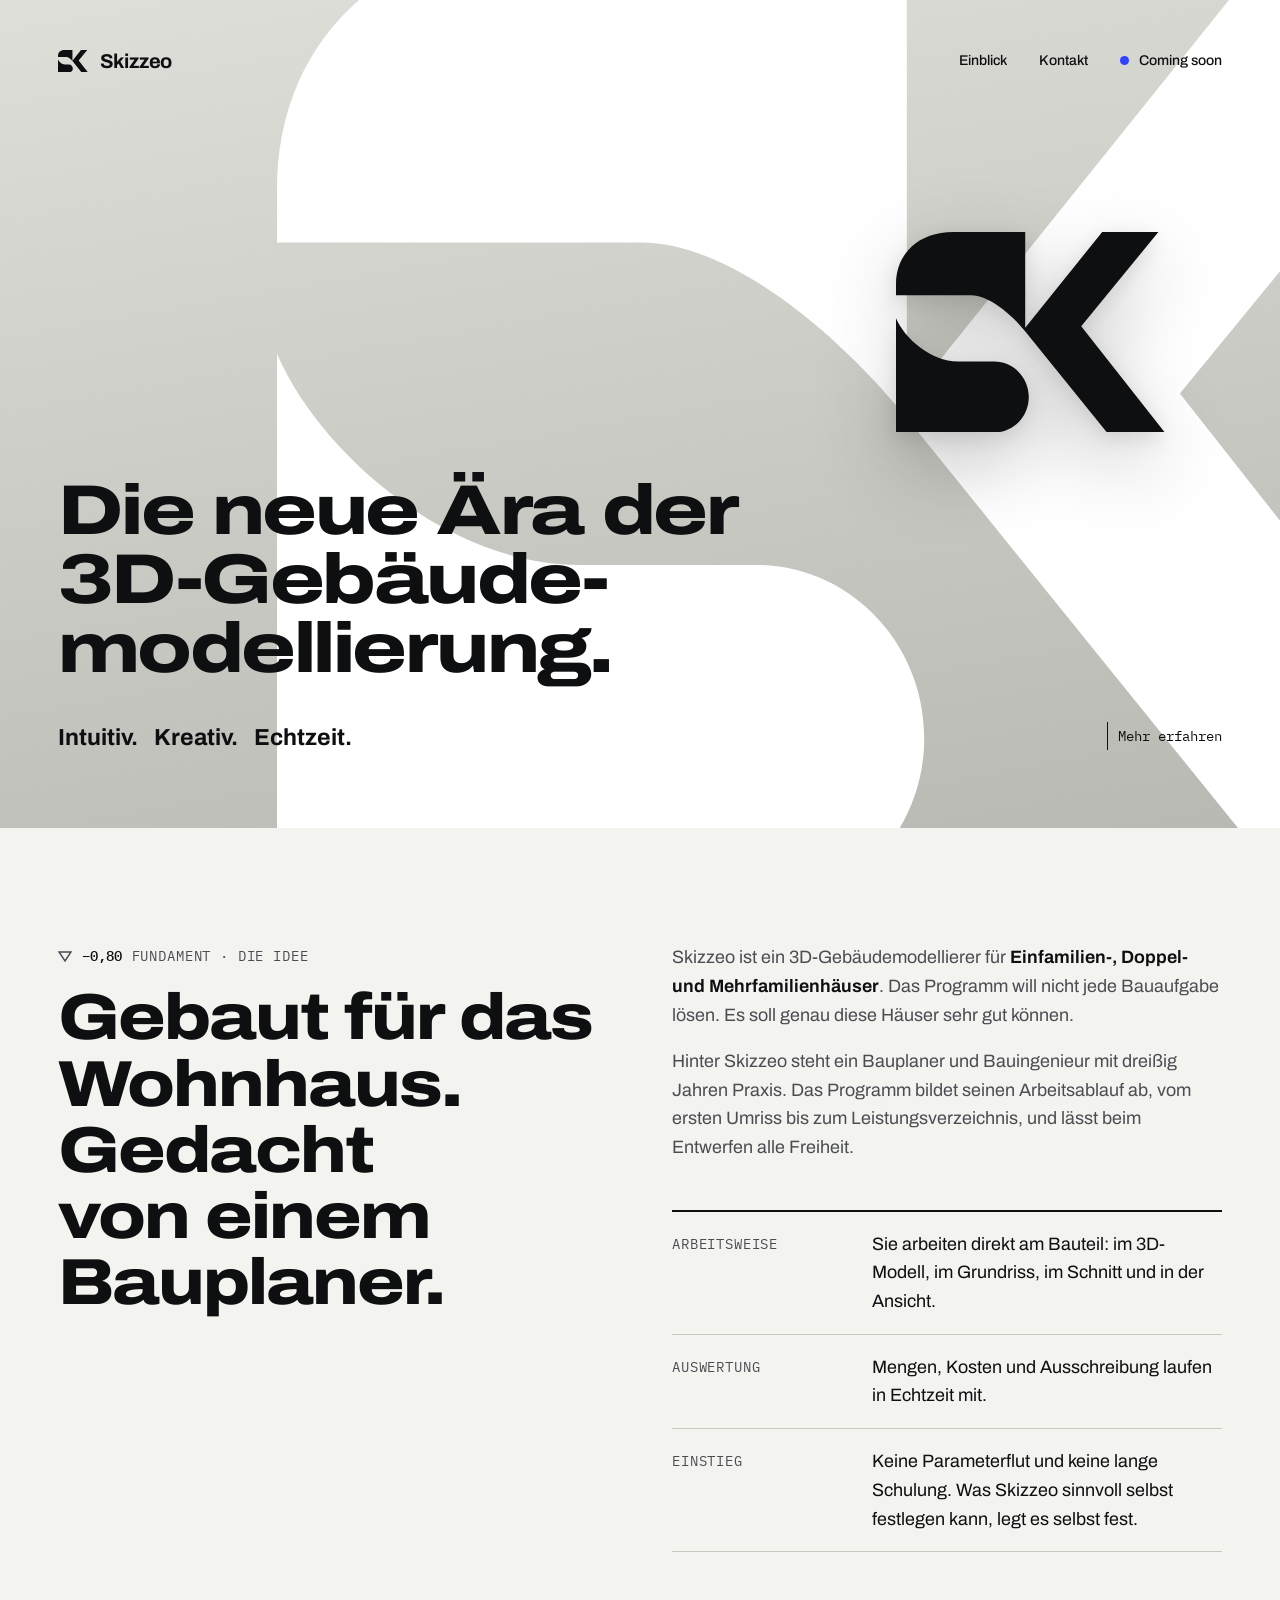
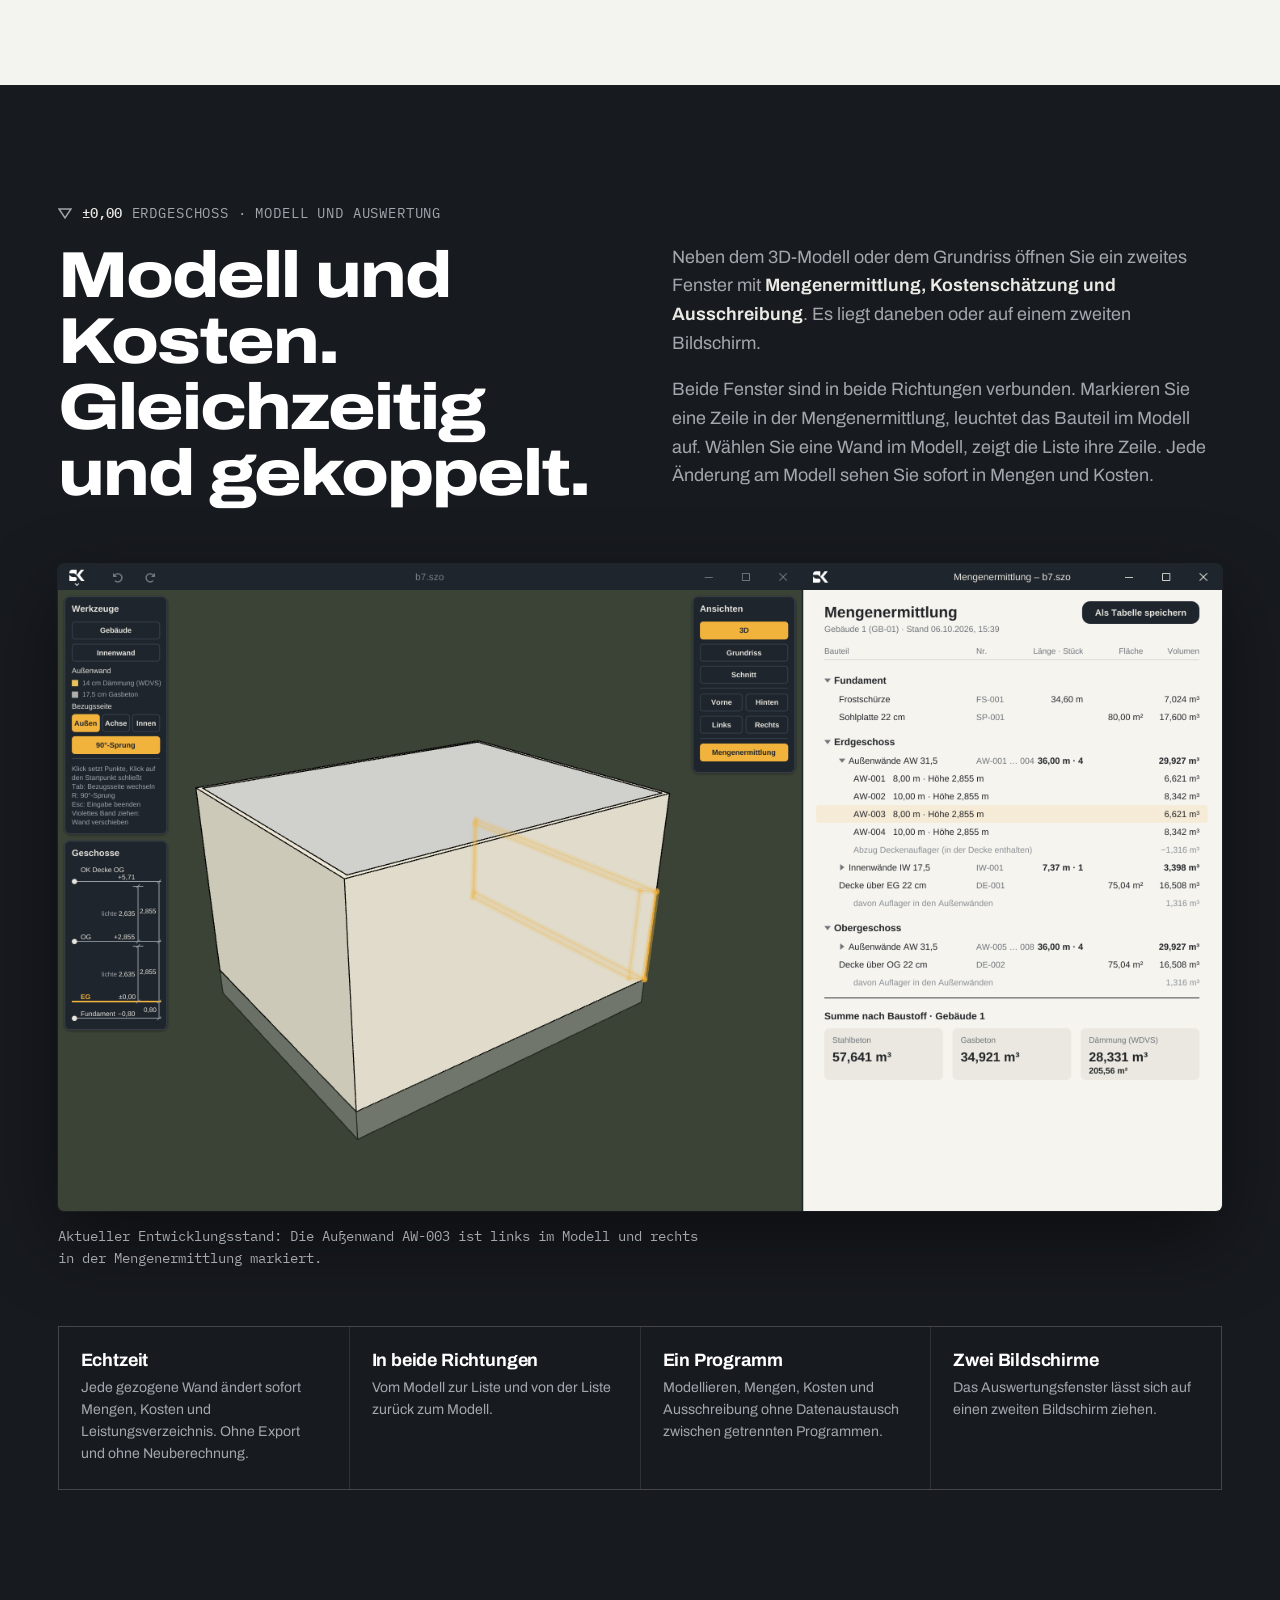
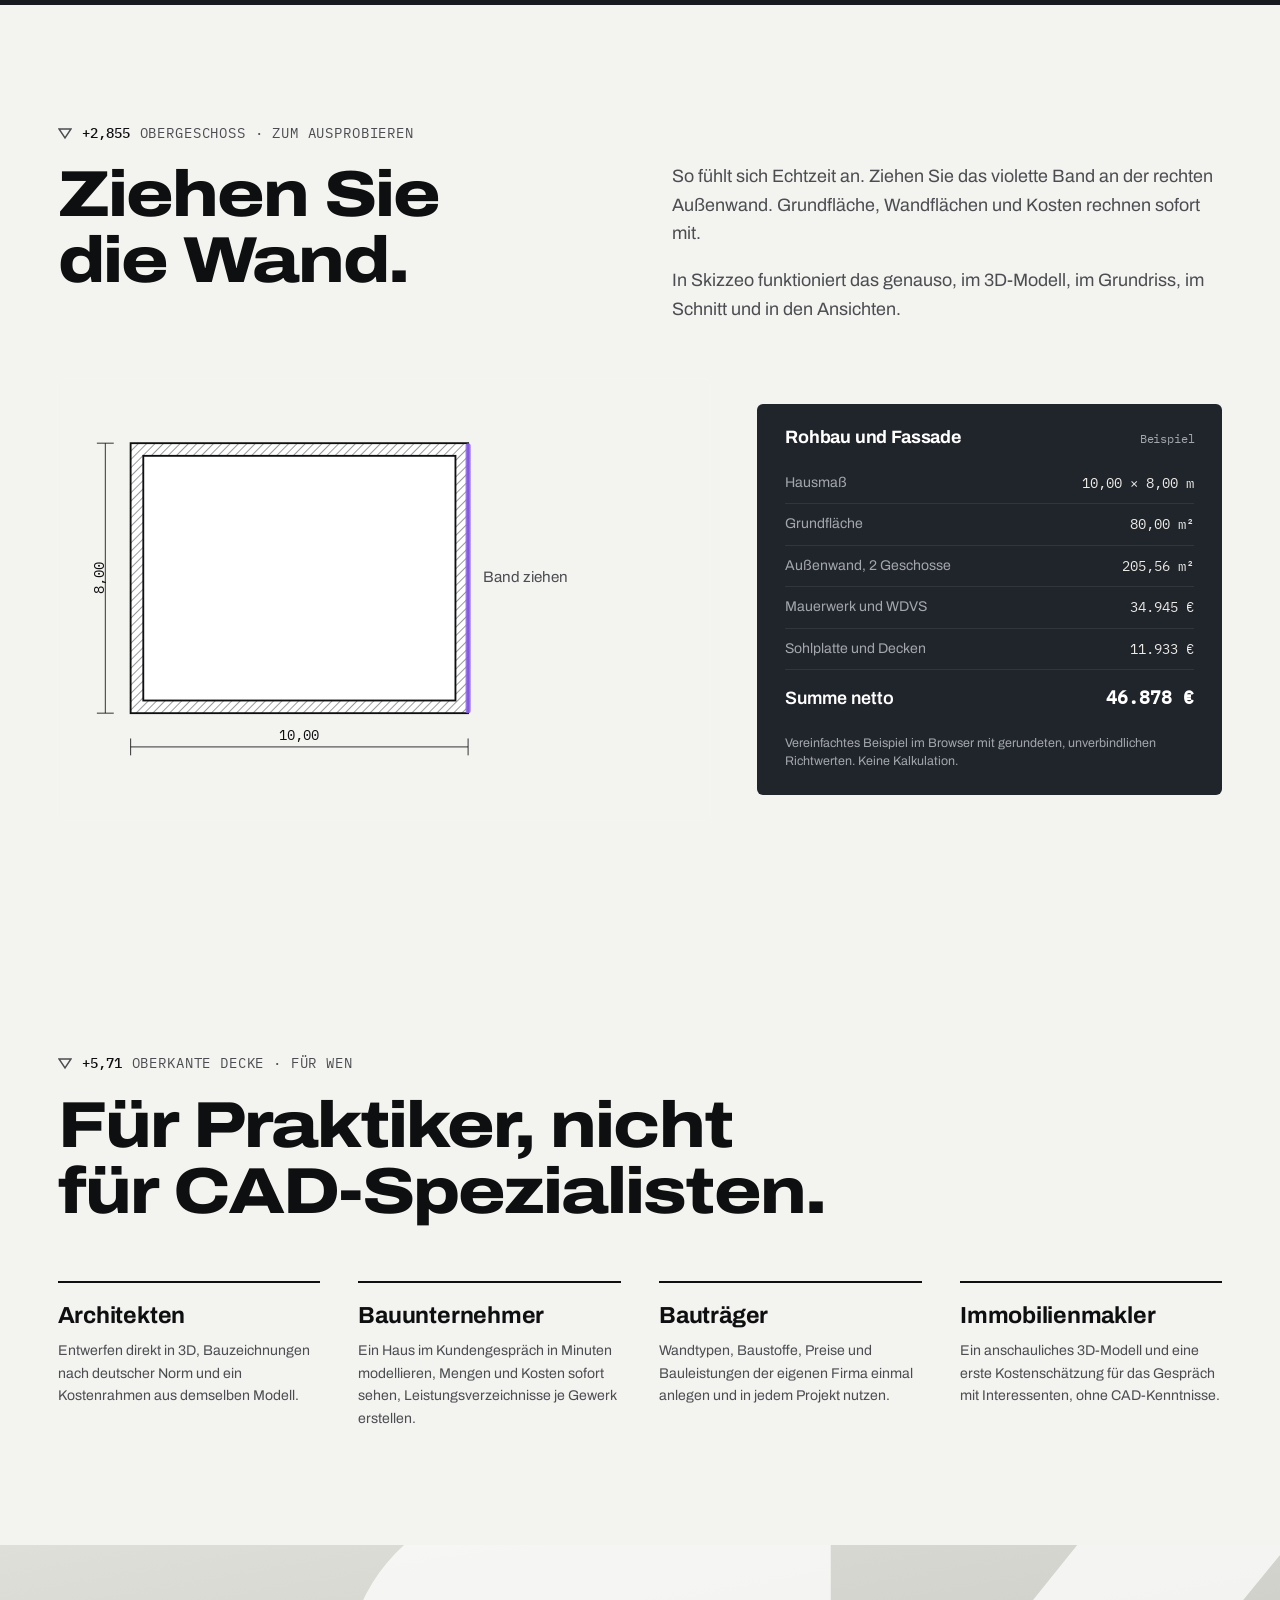
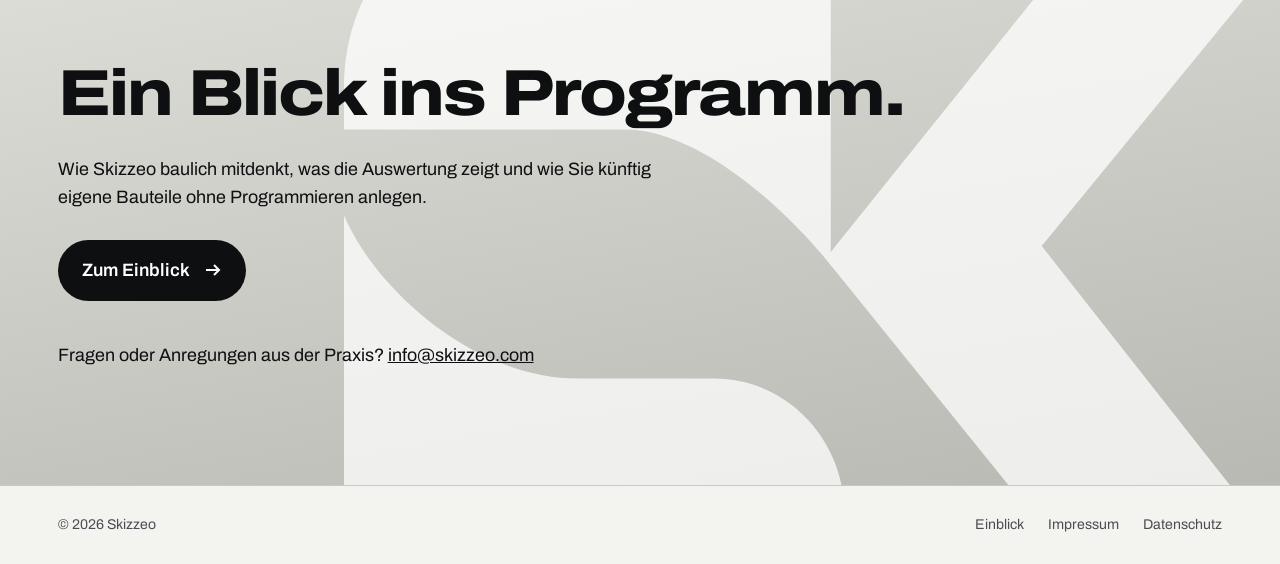
==== index.html @ d9ca8009 "Prototyp 1 der Skizzeo-Website Startseite als Fortsetzung der bisherigen Ankündigung, Einblick-Seite" ====
<!doctype html>
<html lang="de">
<head>
<meta charset="utf-8">
<meta name="viewport" content="width=device-width, initial-scale=1, viewport-fit=cover">
<title>Skizzeo – Die neue Ära der 3D-Gebäudemodellierung</title>
<meta name="description" content="Skizzeo ist ein 3D-Gebäudemodellierer für Einfamilien-, Doppel- und Mehrfamilienhäuser. Modell, Mengen, Kosten und Ausschreibung laufen gleichzeitig und in Echtzeit.">
<link rel="icon" href="assets/img/favicon.svg" type="image/svg+xml">
<link rel="stylesheet" href="assets/css/site.css">
</head>
<body>

<svg width="0" height="0" class="sr-only" aria-hidden="true" focusable="false">
  <defs>
    <path id="sk" d="M0 237.5 C0 96.5 103.9 0 259.6 0 L586 0 L586 434.7 L935 0 L1190 0 L840 427.5 L1219 909 L956.5 909 L587.3 452 C518.5 366.9 419 287 339 287 L0 287 Z M0 390.6 L0 909 L445.5 909 C532.1 909 602.2 836.9 602.2 748 C602.2 659.1 532.1 587 445.5 587 L281.5 587 C157.1 587 38.5 480.6 0 390.6 Z"/>
    <symbol id="kote" viewBox="0 0 14 14"><path d="M1 3 H13 L7 12 Z"/></symbol>
  </defs>
</svg>

<header class="top">
  <div class="wrap">
    <a class="brand" href="index.html" aria-label="Skizzeo Startseite">
      <svg viewBox="0 0 1219 909" aria-hidden="true"><use href="#sk"/></svg>
      Skizzeo
    </a>
    <nav aria-label="Hauptnavigation">
      <a href="einblick.html">Einblick</a>
      <a class="hide-sm" href="#kontakt">Kontakt</a>
      <span class="soon">Coming soon</span>
    </nav>
  </div>
</header>

<main>
  <section class="hero" aria-labelledby="titel">
    <div class="hero-art" aria-hidden="true">
      <svg class="giant" viewBox="0 0 1219 909"><use href="#sk"/></svg>
      <svg class="mark" viewBox="0 0 1219 909"><use href="#sk"/></svg>
    </div>
    <div class="wrap">
      <h1 id="titel">Die neue Ära der<br class="d"> 3D-Gebäude&shy;modellierung.</h1>
      <div class="hero-foot">
        <p class="tagline"><span>Intuitiv.</span> <span>Kreativ.</span> <span>Echtzeit.</span></p>
        <a class="scroll-cue" href="#idee"><span aria-hidden="true"></span>Mehr erfahren</a>
      </div>
    </div>
  </section>

  <section class="section" id="idee" aria-labelledby="idee-titel">
    <div class="wrap split">
      <div>
        <p class="kote"><svg aria-hidden="true"><use href="#kote"/></svg><b>−0,80</b> Fundament · Die Idee</p>
        <h2 id="idee-titel">Gebaut für das Wohnhaus. Gedacht von einem Bauplaner.</h2>
      </div>
      <div>
        <div class="prose">
          <p>Skizzeo ist ein 3D-Gebäudemodellierer für <strong>Einfamilien-, Doppel- und Mehrfamilienhäuser</strong>. Das Programm will nicht jede Bauaufgabe lösen. Es soll genau diese Häuser sehr gut können.</p>
          <p>Hinter Skizzeo steht ein Bauplaner und Bauingenieur mit dreißig Jahren Praxis. Das Programm bildet seinen Arbeitsablauf ab, vom ersten Umriss bis zum Leistungsverzeichnis, und lässt beim Entwerfen alle Freiheit.</p>
        </div>
        <dl class="contrast">
          <div><dt>Arbeitsweise</dt><dd>Sie arbeiten direkt am Bauteil: im 3D-Modell, im Grundriss, im Schnitt und in der Ansicht.</dd></div>
          <div><dt>Auswertung</dt><dd>Mengen, Kosten und Ausschreibung laufen in Echtzeit mit.</dd></div>
          <div><dt>Einstieg</dt><dd>Keine Parameterflut und keine lange Schulung. Was Skizzeo sinnvoll selbst festlegen kann, legt es selbst fest.</dd></div>
        </dl>
      </div>
    </div>
  </section>

  <section class="section night" aria-labelledby="kopplung-titel">
    <div class="wrap">
      <p class="kote"><svg aria-hidden="true"><use href="#kote"/></svg><b>±0,00</b> Erdgeschoss · Modell und Auswertung</p>
      <div class="split">
        <h2 id="kopplung-titel">Modell und Kosten. Gleichzeitig und gekoppelt.</h2>
        <div class="prose">
          <p>Neben dem 3D-Modell oder dem Grundriss öffnen Sie ein zweites Fenster mit <strong>Mengenermittlung, Kostenschätzung und Ausschreibung</strong>. Es liegt daneben oder auf einem zweiten Bildschirm.</p>
          <p>Beide Fenster sind in beide Richtungen verbunden. Markieren Sie eine Zeile in der Mengenermittlung, leuchtet das Bauteil im Modell auf. Wählen Sie eine Wand im Modell, zeigt die Liste ihre Zeile. Jede Änderung am Modell sehen Sie sofort in Mengen und Kosten.</p>
        </div>
      </div>
      <figure class="shot">
        <img src="assets/img/modell-und-mengen.png" width="1440" height="800" alt="Skizzeo mit zwei Fenstern: links das 3D-Modell eines zweigeschossigen Hauses, rechts die Mengenermittlung. Die Außenwand AW-003 ist in beiden Fenstern hervorgehoben.">
        <figcaption>Aktueller Entwicklungsstand: Die Außenwand AW-003 ist links im Modell und rechts in der Mengenermittlung markiert.</figcaption>
      </figure>
      <ul class="facts">
        <li><h3>Echtzeit</h3><p>Jede gezogene Wand ändert sofort Mengen, Kosten und Leistungsverzeichnis. Ohne Export und ohne Neuberechnung.</p></li>
        <li><h3>In beide Richtungen</h3><p>Vom Modell zur Liste und von der Liste zurück zum Modell.</p></li>
        <li><h3>Ein Programm</h3><p>Modellieren, Mengen, Kosten und Ausschreibung ohne Datenaustausch zwischen getrennten Programmen.</p></li>
        <li><h3>Zwei Bildschirme</h3><p>Das Auswertungsfenster lässt sich auf einen zweiten Bildschirm ziehen.</p></li>
      </ul>
    </div>
  </section>

  <section class="section" aria-labelledby="probe-titel">
    <div class="wrap">
      <p class="kote"><svg aria-hidden="true"><use href="#kote"/></svg><b>+2,855</b> Obergeschoss · Zum Ausprobieren</p>
      <div class="split">
        <h2 id="probe-titel">Ziehen Sie die Wand.</h2>
        <div class="prose">
          <p>So fühlt sich Echtzeit an. Ziehen Sie das violette Band an der rechten Außenwand. Grundfläche, Wandflächen und Kosten rechnen sofort mit.</p>
          <p>In Skizzeo funktioniert das genauso, im 3D-Modell, im Grundriss, im Schnitt und in den Ansichten.</p>
        </div>
      </div>
      <div class="probe" style="margin-top: clamp(32px, 5vw, 56px);">
        <div class="plan" id="plan">
          <svg viewBox="0 0 720 470" role="group" aria-label="Vereinfachter Grundriss eines Hauses mit verschiebbarer rechter Außenwand">
            <defs>
              <pattern id="schraffur" width="7" height="7" patternUnits="userSpaceOnUse" patternTransform="rotate(45)">
                <rect width="7" height="7" fill="#ffffff"/>
                <line class="hatch-line" x1="0" y1="0" x2="0" y2="7"/>
              </pattern>
            </defs>
            <rect class="wall" id="p-outer" x="60" y="50" width="400" height="320"/>
            <rect class="room" id="p-inner" x="75" y="65" width="370" height="290"/>
            <g id="p-dim-h">
              <line class="dim" id="p-dh-line" x1="60" y1="410" x2="460" y2="410"/>
              <line class="dim" x1="60" y1="400" x2="60" y2="420"/>
              <line class="dim" id="p-dh-end" x1="460" y1="400" x2="460" y2="420"/>
              <text class="dim-text" id="p-dh-text" x="260" y="402" text-anchor="middle">10,00</text>
            </g>
            <g>
              <line class="dim" x1="30" y1="50" x2="30" y2="370"/>
              <line class="dim" x1="20" y1="50" x2="40" y2="50"/>
              <line class="dim" x1="20" y1="370" x2="40" y2="370"/>
              <text class="dim-text" x="22" y="216" text-anchor="middle" transform="rotate(-90 22 210)">8,00</text>
            </g>
            <text class="hint" id="p-hint" x="478" y="214">Band ziehen</text>
            <rect class="band-hit" id="p-hit" x="446" y="50" width="28" height="320" tabindex="0" role="slider" aria-label="Länge des Hauses in Metern" aria-valuemin="7" aria-valuemax="14" aria-valuenow="10" aria-valuetext="10,00 Meter"/>
            <rect class="band" id="p-band" x="457" y="50" width="6" height="320" rx="3"/>
          </svg>
        </div>
        <div class="ledger" aria-live="polite">
          <h3>Rohbau und Fassade <small>Beispiel</small></h3>
          <table>
            <tbody>
              <tr><th scope="row">Hausmaß</th><td id="o-mass">10,00 × 8,00 m</td></tr>
              <tr><th scope="row">Grundfläche</th><td id="o-flaeche">80,00 m²</td></tr>
              <tr><th scope="row">Außenwand, 2 Geschosse</th><td id="o-wand">205,56 m²</td></tr>
              <tr><th scope="row">Mauerwerk und WDVS</th><td id="o-wandkosten">34.945 €</td></tr>
              <tr><th scope="row">Sohlplatte und Decken</th><td id="o-beton">11.933 €</td></tr>
              <tr class="sum"><th scope="row">Summe netto</th><td id="o-summe">46.878 €</td></tr>
            </tbody>
          </table>
          <p class="note">Vereinfachtes Beispiel im Browser mit gerundeten, unverbindlichen Richtwerten. Keine Kalkulation.</p>
        </div>
      </div>
    </div>
  </section>

  <section class="section" aria-labelledby="wer-titel">
    <div class="wrap">
      <p class="kote"><svg aria-hidden="true"><use href="#kote"/></svg><b>+5,71</b> Oberkante Decke · Für wen</p>
      <h2 id="wer-titel">Für Praktiker, nicht für CAD-Spezialisten.</h2>
      <ul class="people">
        <li><h3>Architekten</h3><p>Entwerfen direkt in 3D, Bauzeichnungen nach deutscher Norm und ein Kostenrahmen aus demselben Modell.</p></li>
        <li><h3>Bauunternehmer</h3><p>Ein Haus im Kundengespräch in Minuten modellieren, Mengen und Kosten sofort sehen, Leistungsverzeichnisse je Gewerk erstellen.</p></li>
        <li><h3>Bauträger</h3><p>Wandtypen, Baustoffe, Preise und Bauleistungen der eigenen Firma einmal anlegen und in jedem Projekt nutzen.</p></li>
        <li><h3>Immobilienmakler</h3><p>Ein anschauliches 3D-Modell und eine erste Kostenschätzung für das Gespräch mit Interessenten, ohne CAD-Kenntnisse.</p></li>
      </ul>
    </div>
  </section>

  <section class="next" id="kontakt" aria-labelledby="weiter-titel">
    <svg class="giant" viewBox="0 0 1219 909" aria-hidden="true"><use href="#sk"/></svg>
    <div class="wrap">
      <h2 id="weiter-titel">Ein Blick ins Programm.</h2>
      <p class="prose" style="color: var(--ink);">Wie Skizzeo baulich mitdenkt, was die Auswertung zeigt und wie Sie künftig eigene Bauteile ohne Programmieren anlegen.</p>
      <a class="btn" href="einblick.html">Zum Einblick
        <svg viewBox="0 0 18 18" aria-hidden="true"><path d="M2 9 H15 M10 4 L15 9 L10 14"/></svg>
      </a>
      <p style="margin-top: 12px;">Fragen oder Anregungen aus der Praxis? <a href="mailto:info@skizzeo.com">info@skizzeo.com</a></p>
    </div>
  </section>
</main>

<footer class="foot">
  <div class="wrap">
    <span>© <span data-year>2026</span> Skizzeo</span>
    <nav aria-label="Rechtliches">
      <a href="einblick.html">Einblick</a>
      <a href="impressum.html">Impressum</a>
      <a href="datenschutz.html">Datenschutz</a>
    </nav>
  </div>
</footer>

<script src="assets/js/site.js"></script>
</body>
</html>
---- assets/css/site.css ----
/* Skizzeo Website · Prototyp 1
   Layout: Fortsetzung der bestehenden Ankündigung. Heller, steingrauer Grund wie die
   Startseite, große breite Grotesk-Schlagzeilen, dunkle Bänder für Programmbilder
   (so dunkel wie die Programmoberfläche). Abschnittsmarken als Höhenkoten. */

@font-face {
  font-family: "Archivo";
  src: url("../fonts/archivo-latin.woff2") format("woff2");
  font-weight: 100 900;
  font-stretch: 62% 125%;
  font-display: swap;
}
@font-face {
  font-family: "IBM Plex Mono";
  src: url("../fonts/plexmono-400-latin.woff2") format("woff2");
  font-weight: 400;
  font-display: swap;
}
@font-face {
  font-family: "IBM Plex Mono";
  src: url("../fonts/plexmono-500-latin.woff2") format("woff2");
  font-weight: 500;
  font-display: swap;
}

:root {
  /* Farbe */
  --stone-hi: #dfdfda;      /* heller Steingrau, oberer Verlauf der Startseite */
  --stone-lo: #b9b9b3;      /* dunkler Steingrau, unterer Verlauf */
  --paper: #f3f3ef;         /* altweißes Planpapier */
  --white: #ffffff;
  --ink: #0e0f11;           /* Schrift und Logo */
  --ink-soft: #4b4d52;      /* Fließtext zweiter Ordnung */
  --rule: #c8c8c1;          /* Linien */
  --night: #171a1f;         /* dunkle Bänder, wie die Programm-Paneele */
  --night-2: #20242b;
  --night-ink: #ebeae5;
  --night-soft: #a3a7ad;
  --signal: #2f43ff;        /* blauer Punkt der bestehenden Seite */
  --band: #8f63f0;          /* violettes Gummiband aus dem Programm */
  --amber: #f2b33d;         /* Auswahlfarbe des Programms */

  /* Schrift */
  --display: "Archivo", "Arial Black", "Helvetica Neue", Arial, sans-serif;
  --body: "Archivo", "Helvetica Neue", Arial, sans-serif;
  --mono: "IBM Plex Mono", ui-monospace, "Cascadia Mono", Consolas, monospace;

  /* Maße */
  --gutter: clamp(16px, 4.5vw, 64px);
  --maxw: 1240px;
  --step--1: clamp(0.82rem, 0.8rem + 0.1vw, 0.88rem);
  --step-0: clamp(1rem, 0.96rem + 0.2vw, 1.12rem);
  --step-1: clamp(1.2rem, 1.1rem + 0.5vw, 1.45rem);
  --step-2: clamp(1.6rem, 1.3rem + 1.4vw, 2.4rem);
  --step-3: clamp(2.2rem, 1.5rem + 3.2vw, 4.2rem);
  --step-4: clamp(2.6rem, 1.4rem + 5.2vw, 5.6rem);

  color-scheme: light;
}

*, *::before, *::after { box-sizing: border-box; }
html { -webkit-text-size-adjust: 100%; scroll-behavior: smooth; }
body {
  margin: 0;
  background: var(--paper);
  color: var(--ink);
  font-family: var(--body);
  font-size: var(--step-0);
  line-height: 1.6;
  font-stretch: 100%;
  -webkit-font-smoothing: antialiased;
}
img { max-width: 100%; height: auto; display: block; }
a { color: inherit; }
:focus-visible { outline: 3px solid var(--signal); outline-offset: 3px; border-radius: 2px; }
.sr-only { position: absolute; width: 1px; height: 1px; overflow: hidden; clip: rect(0 0 0 0); white-space: nowrap; }

.wrap { width: 100%; max-width: calc(var(--maxw) + 2 * var(--gutter)); margin-inline: auto; padding-inline: var(--gutter); }

/* ---------- Kopfzeile ---------- */
.top {
  position: absolute; inset: 0 0 auto 0; z-index: 5;
  padding-top: env(safe-area-inset-top, 0px);
}
.top .wrap { display: flex; align-items: center; justify-content: space-between; gap: 16px; padding-block: clamp(20px, 3.5vw, 48px); }
.brand { display: inline-flex; align-items: center; gap: 12px; text-decoration: none; font-weight: 700; font-size: 1.25rem; letter-spacing: -0.01em; }
.brand svg { width: 30px; height: auto; fill: var(--ink); }
.top nav { display: flex; align-items: center; gap: clamp(14px, 2.5vw, 32px); font-size: var(--step--1); }
.top nav a { text-decoration: none; font-weight: 500; }
.top nav a:hover, .top nav a[aria-current="page"] { text-decoration: underline; text-underline-offset: 5px; text-decoration-thickness: 2px; }
.soon { display: inline-flex; align-items: center; gap: 10px; font-weight: 500; white-space: nowrap; }
.soon::before { content: ""; width: 9px; height: 9px; border-radius: 50%; background: var(--signal); box-shadow: 0 0 0 0 rgba(47, 67, 255, .45); animation: pulse 2.6s ease-out infinite; }
@keyframes pulse { 0% { box-shadow: 0 0 0 0 rgba(47, 67, 255, .45); } 70% { box-shadow: 0 0 0 9px rgba(47, 67, 255, 0); } 100% { box-shadow: 0 0 0 0 rgba(47, 67, 255, 0); } }

/* ---------- Startbild ---------- */
.hero {
  position: relative; overflow: hidden; isolation: isolate;
  background: linear-gradient(170deg, var(--stone-hi) 0%, var(--stone-lo) 100%);
  min-height: clamp(560px, 92vh, 980px);
  display: flex; align-items: flex-end;
}
.hero-art { position: absolute; inset: 0; z-index: -1; pointer-events: none; }
.hero-art .giant {
  position: absolute; top: -8%; right: -24%; height: 118%; width: auto;
}
.hero-art .giant { fill: var(--white); }
.hero-art .mark {
  position: absolute; right: 9%; top: 28%; width: clamp(160px, 21vw, 420px); height: auto;
  filter: drop-shadow(0 30px 40px rgba(0, 0, 0, .22)) drop-shadow(0 6px 10px rgba(0, 0, 0, .12));
}
.hero-art .mark { fill: var(--ink); }
.hero .wrap { padding-block: 160px clamp(40px, 6vw, 72px); }
.hero h1 {
  margin: 0; max-width: min(17ch, 66%);
  font-family: var(--display); font-weight: 800; font-stretch: 125%;
  font-size: clamp(2.5rem, 1.2rem + 4vw, 5.2rem); line-height: 0.98; letter-spacing: -0.035em;
  text-wrap: balance;
}
.tagline { margin: clamp(20px, 3vw, 36px) 0 0; font-weight: 700; font-size: var(--step-1); display: flex; flex-wrap: wrap; gap: 0 0.7em; }
.hero-foot { display: flex; justify-content: space-between; align-items: flex-end; gap: 24px; flex-wrap: wrap; }
.scroll-cue { font-size: var(--step--1); font-family: var(--mono); text-decoration: none; display: inline-flex; gap: 10px; align-items: center; padding-bottom: 6px; }
.scroll-cue span { display: inline-block; width: 1px; height: 28px; background: var(--ink); }

.hero.small { min-height: 0; }
.hero.small .wrap { padding-block: 170px 64px; }
.hero.small h1 { font-size: var(--step-3); max-width: 16ch; }
.hero.small .hero-art .giant { right: -30%; top: -40%; height: 180%; opacity: .9; }
.hero.small .lede { max-width: 54ch; margin: 20px 0 0; font-size: var(--step-1); line-height: 1.45; color: var(--ink-soft); }

/* ---------- Abschnitte ---------- */
.section { padding-block: clamp(64px, 9vw, 128px); }
.kote {
  display: inline-flex; align-items: center; gap: 10px; margin: 0 0 18px;
  font-family: var(--mono); font-size: var(--step--1); letter-spacing: .06em; text-transform: uppercase; color: var(--ink-soft);
}
.kote svg { width: 14px; height: 14px; flex: none; }
.kote svg { fill: none; stroke: currentColor; stroke-width: 1.5; }
.kote b { font-weight: 500; color: var(--ink); letter-spacing: 0; text-transform: none; }
h2 {
  margin: 0; font-family: var(--display); font-weight: 800; font-stretch: 118%;
  font-size: var(--step-3); line-height: 1.02; letter-spacing: -0.03em; text-wrap: balance; max-width: 18ch;
}
h3 { margin: 0; font-weight: 700; font-size: var(--step-1); line-height: 1.25; letter-spacing: -0.01em; text-wrap: balance; }
p { margin: 0; }
.prose { display: grid; gap: 1em; max-width: 62ch; color: var(--ink-soft); }
.prose strong { color: var(--ink); font-weight: 650; }

.split { display: grid; gap: clamp(28px, 5vw, 80px); grid-template-columns: minmax(0, 1fr); align-items: start; }
@media (min-width: 900px) { .split { grid-template-columns: minmax(0, 1fr) minmax(0, 1fr); } }
.split > * { min-width: 0; }

/* Idee: Gegenüberstellung */
.contrast { display: grid; gap: 0; margin-top: clamp(32px, 4vw, 48px); border-top: 2px solid var(--ink); }
.contrast div { display: grid; gap: 4px; padding: 18px 0; border-bottom: 1px solid var(--rule); }
@media (min-width: 640px) { .contrast div { grid-template-columns: 11rem minmax(0, 1fr); gap: 24px; } }
.contrast dt { font-family: var(--mono); font-size: var(--step--1); text-transform: uppercase; letter-spacing: .06em; color: var(--ink-soft); padding-top: 3px; }
.contrast dd { margin: 0; }
.contrast dl { margin: 0; }

/* ---------- Dunkles Band mit Programmbild ---------- */
.night { background: var(--night); color: var(--night-ink); }
.night .kote { color: var(--night-soft); }
.night .kote b { color: var(--night-ink); }
.night .prose { color: var(--night-soft); }
.night .prose strong { color: var(--night-ink); }
.night h2 { color: var(--white); }
.shot { margin: clamp(32px, 5vw, 56px) 0 0; }
.shot img { width: 100%; border-radius: 6px; box-shadow: 0 30px 80px rgba(0, 0, 0, .45), 0 0 0 1px rgba(255, 255, 255, .06); }
.shot figcaption { margin-top: 14px; font-family: var(--mono); font-size: var(--step--1); color: var(--night-soft); max-width: 80ch; }
.paperband .shot figcaption, .section:not(.night) .shot figcaption { color: var(--ink-soft); }
.section:not(.night) .shot img { box-shadow: 0 18px 50px rgba(20, 22, 26, .18), 0 0 0 1px rgba(14, 15, 17, .08); }

.facts { list-style: none; margin: clamp(36px, 5vw, 56px) 0 0; padding: 0; display: grid; gap: 1px; grid-template-columns: repeat(auto-fit, minmax(min(100%, 230px), 1fr)); background: rgba(255, 255, 255, .1); border: 1px solid rgba(255, 255, 255, .1); }
.facts li { background: var(--night); padding: 22px 22px 24px; display: grid; gap: 6px; align-content: start; }
.facts h3 { color: var(--white); font-size: var(--step-0); }
.facts p { color: var(--night-soft); font-size: var(--step--1); line-height: 1.55; }

/* ---------- Gummiband-Probe ---------- */
.probe { display: grid; gap: clamp(24px, 4vw, 48px); grid-template-columns: minmax(0, 1fr); align-items: center; }
@media (min-width: 960px) { .probe { grid-template-columns: minmax(0, 7fr) minmax(0, 5fr); } }
.probe > * { min-width: 0; }
.plan { background: var(--paper); border-radius: 6px; padding: clamp(10px, 2vw, 22px); box-shadow: 0 0 0 1px rgba(255, 255, 255, .06); }
.plan svg { width: 100%; height: auto; display: block; touch-action: none; user-select: none; -webkit-user-select: none; }
.plan .hatch-line { stroke: var(--ink); stroke-width: 1; }
.plan .wall { fill: url(#schraffur); stroke: var(--ink); stroke-width: 2.2; }
.plan .room { fill: var(--white); stroke: var(--ink); stroke-width: 2.2; }
.plan .dim { stroke: var(--ink); stroke-width: 1; fill: none; }
.plan .dim-text { font-family: var(--mono); font-size: 17px; fill: var(--ink); }
.plan .band { fill: var(--band); opacity: .9; pointer-events: none; }
.plan .band-hit { fill: transparent; cursor: ew-resize; }
.plan .band-hit:focus { outline: none; }
.plan .band-hit:focus-visible + .band, .plan.dragging .band { fill: var(--signal); }
.plan .hint { font-family: var(--body); font-size: 18px; fill: var(--ink-soft); }
.ledger { background: var(--night-2); border-radius: 6px; padding: 22px clamp(18px, 2.4vw, 28px) 24px; font-variant-numeric: tabular-nums; }
.ledger h3 { color: var(--white); font-size: var(--step-0); display: flex; justify-content: space-between; gap: 12px; align-items: baseline; }
.ledger h3 small { font-family: var(--mono); font-weight: 400; font-size: .78rem; color: var(--night-soft); }
.ledger table { width: 100%; border-collapse: collapse; margin-top: 14px; font-size: var(--step--1); }
.ledger th { text-align: left; font-weight: 400; color: var(--night-soft); padding: 9px 0; border-bottom: 1px solid rgba(255, 255, 255, .08); }
.ledger td { text-align: right; padding: 9px 0 9px 12px; border-bottom: 1px solid rgba(255, 255, 255, .08); white-space: nowrap; font-family: var(--mono); color: var(--night-ink); }
.ledger tr.sum th, .ledger tr.sum td { color: var(--white); font-weight: 600; border-bottom: 0; padding-top: 14px; font-size: var(--step-0); }
.ledger td.flash { animation: flash .6s ease-out; }
@keyframes flash { from { color: var(--amber); } to { color: inherit; } }
.ledger .note { margin-top: 12px; font-size: .78rem; color: var(--night-soft); line-height: 1.5; }

/* ---------- Zielgruppen ---------- */
.people { list-style: none; margin: clamp(32px, 5vw, 56px) 0 0; padding: 0; display: grid; grid-template-columns: repeat(auto-fit, minmax(min(100%, 250px), 1fr)); gap: clamp(24px, 3vw, 40px); }
.people li { display: grid; gap: 10px; align-content: start; padding-top: 18px; border-top: 2px solid var(--ink); }
.people p { color: var(--ink-soft); font-size: var(--step--1); line-height: 1.6; }

/* ---------- Weiter zur Einblick-Seite ---------- */
.next { background: linear-gradient(170deg, var(--stone-hi), var(--stone-lo)); position: relative; overflow: hidden; isolation: isolate; }
.next .wrap { padding-block: clamp(72px, 9vw, 120px); display: grid; gap: 28px; justify-items: start; }
.next .giant { position: absolute; right: -6%; bottom: -30%; height: 140%; width: auto; z-index: -1; }
.next .giant { fill: var(--white); opacity: .75; }
.btn {
  display: inline-flex; align-items: center; gap: 14px; text-decoration: none;
  background: var(--ink); color: var(--white); font-weight: 600; padding: 16px 24px; border-radius: 999px;
  transition: transform .2s ease, background-color .2s ease;
}
.btn:hover { transform: translateY(-2px); background: #000; }
.btn svg { width: 18px; height: 18px; }
.btn svg path { fill: none; stroke: currentColor; stroke-width: 2; }

/* ---------- Einblick-Seite ---------- */
.views { display: grid; gap: 16px; grid-template-columns: minmax(0, 1fr); margin-top: clamp(32px, 5vw, 56px); }
@media (min-width: 760px) { .views { grid-template-columns: minmax(0, 1fr) minmax(0, 1fr); } }
.views figure { margin: 0; display: grid; gap: 10px; align-content: start; }
.views img { width: 100%; border-radius: 6px; box-shadow: 0 0 0 1px rgba(14, 15, 17, .1), 0 14px 40px rgba(20, 22, 26, .12); }
.views figcaption { font-family: var(--mono); font-size: var(--step--1); color: var(--ink-soft); }

.media-row { display: grid; gap: clamp(28px, 5vw, 72px); grid-template-columns: minmax(0, 1fr); align-items: center; }
@media (min-width: 900px) { .media-row { grid-template-columns: minmax(0, 1fr) minmax(0, 1fr); } .media-row.flip > :first-child { order: 2; } }
.media-row > * { min-width: 0; }
.media-row figure { margin: 0; }
.media-row .pair { display: grid; grid-template-columns: minmax(0, 900fr) minmax(0, 745fr); gap: 10px; }
.media-row .pair figcaption { grid-column: 1 / -1; margin-top: 0; }
.media-row img { width: 100%; border-radius: 6px; box-shadow: 0 0 0 1px rgba(14, 15, 17, .1), 0 14px 40px rgba(20, 22, 26, .12); }
.media-row figcaption { margin-top: 10px; font-family: var(--mono); font-size: var(--step--1); color: var(--ink-soft); }
.ticks { list-style: none; margin: 22px 0 0; padding: 0; display: grid; gap: 10px; }
.ticks li { display: grid; grid-template-columns: 18px minmax(0, 1fr); gap: 12px; color: var(--ink-soft); }
.ticks li::before { content: ""; width: 10px; height: 10px; margin-top: .55em; background: var(--ink); }
.night .ticks li { color: var(--night-soft); }
.night .ticks li::before { background: var(--amber); }

.status {
  display: flex; width: fit-content; align-items: center; gap: 8px; margin: -4px 0 20px;
  font-family: var(--mono); font-size: .78rem; text-transform: uppercase; letter-spacing: .08em;
  padding: 6px 12px; border-radius: 999px; border: 1px solid currentColor;
}
.status::before { content: ""; width: 7px; height: 7px; border-radius: 50%; background: var(--amber); }
.night .status { color: var(--amber); }

.workbench { display: grid; gap: clamp(20px, 3vw, 32px); grid-template-columns: minmax(0, 1fr); margin-top: clamp(32px, 5vw, 56px); align-items: center; }
@media (min-width: 980px) { .workbench { grid-template-columns: minmax(0, 4fr) minmax(0, 7fr); } }
.workbench > * { min-width: 0; }
.chat { display: grid; gap: 12px; }
.bubble { background: var(--night-2); border: 1px solid rgba(255, 255, 255, .08); border-radius: 14px 14px 14px 4px; padding: 16px 18px; color: var(--night-ink); font-size: var(--step--1); line-height: 1.55; }
.bubble.me { border-radius: 14px 14px 4px 14px; background: #262c35; justify-self: end; max-width: 92%; }
.bubble .who { display: block; font-family: var(--mono); font-size: .72rem; text-transform: uppercase; letter-spacing: .08em; color: var(--night-soft); margin-bottom: 6px; }
.workbench figure { margin: 0; }
.workbench img { width: 100%; border-radius: 6px; box-shadow: 0 30px 80px rgba(0, 0, 0, .45), 0 0 0 1px rgba(255, 255, 255, .06); }
.workbench figcaption { margin-top: 12px; font-family: var(--mono); font-size: var(--step--1); color: var(--night-soft); }

.contact { display: grid; gap: 18px; justify-items: start; }
.mail { font-family: var(--display); font-stretch: 112%; font-weight: 700; font-size: var(--step-2); letter-spacing: -0.02em; text-decoration: none; border-bottom: 3px solid var(--ink); line-height: 1.15; word-break: break-word; }

/* ---------- Rechtliches ---------- */
.legal { padding-block: 170px clamp(64px, 8vw, 112px); }
.legal h1 { margin: 0 0 32px; font-family: var(--display); font-weight: 800; font-stretch: 120%; font-size: var(--step-3); letter-spacing: -0.03em; line-height: 1.02; }
.legal h2 { font-size: var(--step-1); font-stretch: 105%; letter-spacing: -0.01em; margin: 40px 0 12px; max-width: none; }
.legal .prose { color: var(--ink); }
.todo { background: #fff3c4; color: #5a4300; padding: 0 .3em; border-radius: 3px; font-family: var(--mono); font-size: .92em; }
.draft-note { margin: 0 0 32px; padding: 14px 18px; border-left: 4px solid var(--amber); background: var(--white); color: var(--ink-soft); font-size: var(--step--1); max-width: 70ch; }

/* ---------- Fußzeile ---------- */
.foot { background: var(--paper); border-top: 1px solid var(--rule); }
.foot .wrap { display: flex; flex-wrap: wrap; justify-content: space-between; align-items: center; gap: 12px 32px; padding-block: 28px calc(28px + env(safe-area-inset-bottom, 0px)); font-size: var(--step--1); color: var(--ink-soft); }
.foot nav { display: flex; gap: 24px; flex-wrap: wrap; }
.foot a { text-decoration: none; }
.foot a:hover { text-decoration: underline; text-underline-offset: 4px; }

/* ---------- Kleine Bildschirme ---------- */
@media (max-width: 720px) {
  .top nav .hide-sm { display: none; }
  .hero { min-height: 640px; }
  .hero-art .giant { right: -70%; top: -2%; height: 70%; }
  .hero-art .mark { right: 10%; top: 20%; width: 150px; }
  .hero h1 { max-width: 13ch; }
  .hero h1 br.d { display: none; }
  .hero .wrap { padding-top: 360px; }
  .hero.small .wrap { padding-top: 150px; }
  .hero.small .hero-art .giant { right: -90%; top: -10%; height: 90%; opacity: .7; }
}

@media (prefers-reduced-motion: reduce) {
  *, *::before, *::after { animation: none !important; transition: none !important; scroll-behavior: auto !important; }
}
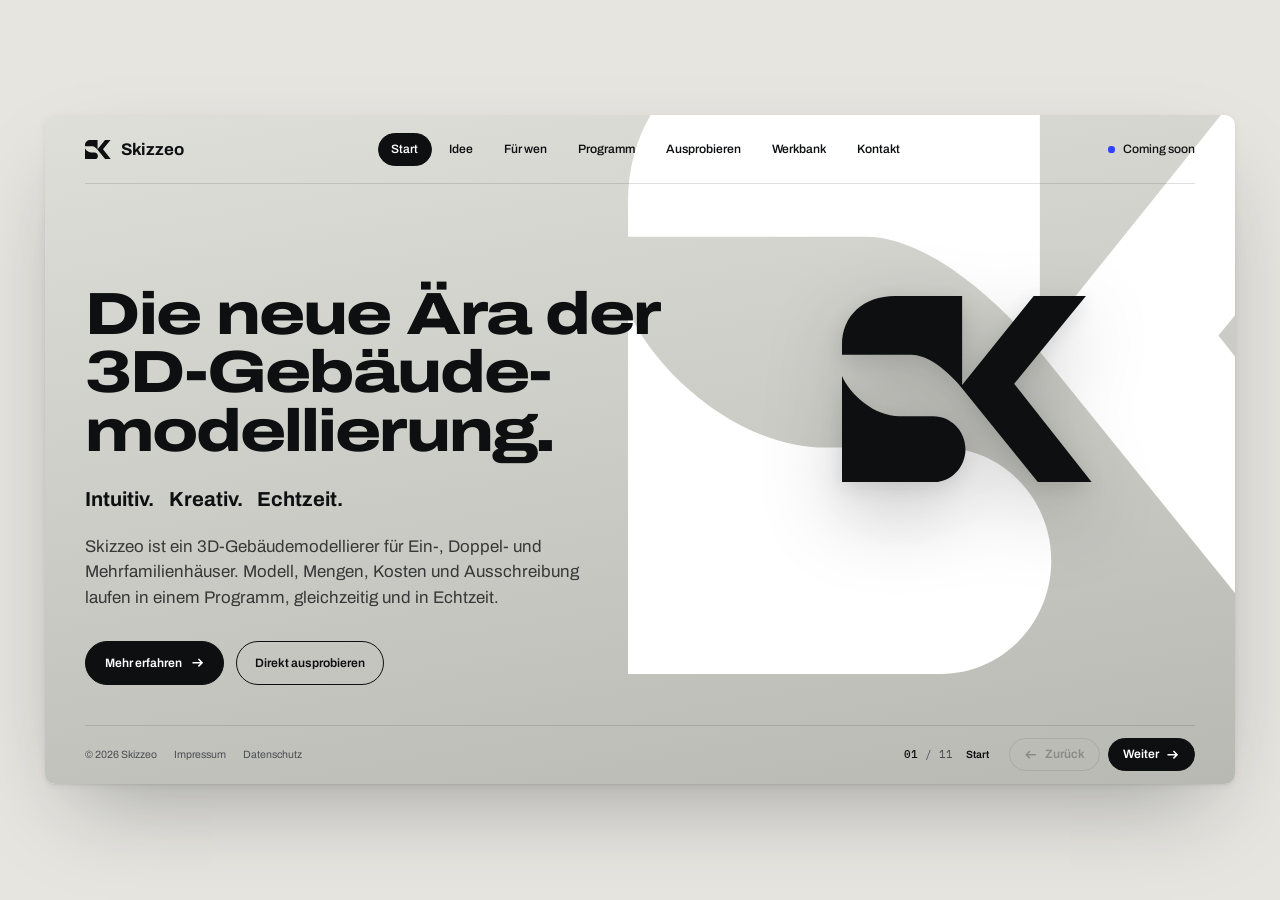
==== commit eb48c0b2: "Prototyp 2: ruhige 16:9-Tafel mit Seitenwechsel über Buttons Alle Inhalte liegen auf einer Tafel mit" ====
--- a/index.html
+++ b/index.html
@@ -7,6 +7,7 @@
 <meta name="description" content="Skizzeo ist ein 3D-Gebäudemodellierer für Einfamilien-, Doppel- und Mehrfamilienhäuser. Modell, Mengen, Kosten und Ausschreibung laufen gleichzeitig und in Echtzeit.">
 <link rel="icon" href="assets/img/favicon.svg" type="image/svg+xml">
 <link rel="stylesheet" href="assets/css/site.css">
+<script>document.documentElement.classList.add('js');</script>
 </head>
 <body>
 
@@ -14,48 +15,59 @@
   <defs>
     <path id="sk" d="M0 237.5 C0 96.5 103.9 0 259.6 0 L586 0 L586 434.7 L935 0 L1190 0 L840 427.5 L1219 909 L956.5 909 L587.3 452 C518.5 366.9 419 287 339 287 L0 287 Z M0 390.6 L0 909 L445.5 909 C532.1 909 602.2 836.9 602.2 748 C602.2 659.1 532.1 587 445.5 587 L281.5 587 C157.1 587 38.5 480.6 0 390.6 Z"/>
     <symbol id="kote" viewBox="0 0 14 14"><path d="M1 3 H13 L7 12 Z"/></symbol>
+    <symbol id="pfeil" viewBox="0 0 18 18"><path d="M2 9 H15 M10 4 L15 9 L10 14"/></symbol>
   </defs>
 </svg>
 
-<header class="top">
-  <div class="wrap">
-    <a class="brand" href="index.html" aria-label="Skizzeo Startseite">
+<div class="board" id="board" data-current="start" data-tone="stone">
+
+  <div class="board-art" aria-hidden="true">
+    <svg class="giant" viewBox="0 0 1219 909"><use href="#sk"/></svg>
+    <svg class="mark" viewBox="0 0 1219 909"><use href="#sk"/></svg>
+  </div>
+
+  <header class="top">
+    <a class="brand" href="#start" aria-label="Skizzeo Startseite">
       <svg viewBox="0 0 1219 909" aria-hidden="true"><use href="#sk"/></svg>
       Skizzeo
     </a>
-    <nav aria-label="Hauptnavigation">
-      <a href="einblick.html">Einblick</a>
-      <a class="hide-sm" href="#kontakt">Kontakt</a>
-      <span class="soon">Coming soon</span>
+    <nav class="nav" aria-label="Hauptnavigation">
+      <a href="#start" data-nav="start">Start</a>
+      <a href="#idee" data-nav="idee">Idee</a>
+      <a href="#fuer-wen" data-nav="fuer-wen">Für wen</a>
+      <a href="#modell" data-nav="programm">Programm</a>
+      <a href="#ausprobieren" data-nav="ausprobieren">Ausprobieren</a>
+      <a href="#werkbank" data-nav="werkbank">Werkbank</a>
+      <a href="#kontakt" data-nav="kontakt">Kontakt</a>
     </nav>
-  </div>
-</header>
-
-<main>
-  <section class="hero" aria-labelledby="titel">
-    <div class="hero-art" aria-hidden="true">
-      <svg class="giant" viewBox="0 0 1219 909"><use href="#sk"/></svg>
-      <svg class="mark" viewBox="0 0 1219 909"><use href="#sk"/></svg>
-    </div>
-    <div class="wrap">
-      <h1 id="titel">Die neue Ära der<br class="d"> 3D-Gebäude&shy;modellierung.</h1>
-      <div class="hero-foot">
+    <span class="soon">Coming soon</span>
+  </header>
+
+  <main class="stage" id="stage">
+
+    <!-- 1 · Start -->
+    <section class="page p-start" id="start" data-nav="start" data-title="Start" data-tone="stone" aria-labelledby="t-start" tabindex="-1">
+      <div class="page-body">
+        <h1 id="t-start">Die neue Ära der<br class="d"> 3D-Gebäude&shy;modellierung.</h1>
         <p class="tagline"><span>Intuitiv.</span> <span>Kreativ.</span> <span>Echtzeit.</span></p>
-        <a class="scroll-cue" href="#idee"><span aria-hidden="true"></span>Mehr erfahren</a>
-      </div>
-    </div>
-  </section>
-
-  <section class="section" id="idee" aria-labelledby="idee-titel">
-    <div class="wrap split">
-      <div>
-        <p class="kote"><svg aria-hidden="true"><use href="#kote"/></svg><b>−0,80</b> Fundament · Die Idee</p>
-        <h2 id="idee-titel">Gebaut für das Wohnhaus. Gedacht von einem Bauplaner.</h2>
-      </div>
-      <div>
-        <div class="prose">
-          <p>Skizzeo ist ein 3D-Gebäudemodellierer für <strong>Einfamilien-, Doppel- und Mehrfamilienhäuser</strong>. Das Programm will nicht jede Bauaufgabe lösen. Es soll genau diese Häuser sehr gut können.</p>
-          <p>Hinter Skizzeo steht ein Bauplaner und Bauingenieur mit dreißig Jahren Praxis. Das Programm bildet seinen Arbeitsablauf ab, vom ersten Umriss bis zum Leistungsverzeichnis, und lässt beim Entwerfen alle Freiheit.</p>
+        <p class="lede">Skizzeo ist ein 3D-Gebäudemodellierer für Ein-, Doppel- und Mehrfamilienhäuser. Modell, Mengen, Kosten und Ausschreibung laufen in einem Programm, gleichzeitig und in Echtzeit.</p>
+        <p class="actions">
+          <a class="btn" href="#idee">Mehr erfahren <svg aria-hidden="true"><use href="#pfeil"/></svg></a>
+          <a class="btn ghost" href="#ausprobieren">Direkt ausprobieren</a>
+        </p>
+      </div>
+    </section>
+
+    <!-- 2 · Idee -->
+    <section class="page p-idee" id="idee" data-nav="idee" data-title="Die Idee" aria-labelledby="t-idee" tabindex="-1">
+      <div class="page-body">
+        <div>
+          <p class="kote"><svg aria-hidden="true"><use href="#kote"/></svg>Die Idee</p>
+          <h2 id="t-idee">Gebaut für das Wohnhaus. Gedacht von einem Bauplaner.</h2>
+          <div class="prose">
+            <p>Skizzeo ist ein 3D-Gebäudemodellierer für <strong>Einfamilien-, Doppel- und Mehrfamilienhäuser</strong>. Das Programm will nicht jede Bauaufgabe lösen. Es soll genau diese Häuser sehr gut können.</p>
+            <p>Hinter Skizzeo steht ein Bauplaner und Bauingenieur mit dreißig Jahren Praxis. Das Programm bildet seinen Arbeitsablauf ab, vom ersten Umriss bis zum Leistungsverzeichnis, und lässt beim Entwerfen alle Freiheit.</p>
+          </div>
         </div>
         <dl class="contrast">
           <div><dt>Arbeitsweise</dt><dd>Sie arbeiten direkt am Bauteil: im 3D-Modell, im Grundriss, im Schnitt und in der Ansicht.</dd></div>
@@ -63,124 +75,300 @@
           <div><dt>Einstieg</dt><dd>Keine Parameterflut und keine lange Schulung. Was Skizzeo sinnvoll selbst festlegen kann, legt es selbst fest.</dd></div>
         </dl>
       </div>
+    </section>
+
+    <!-- 3 · Für wen -->
+    <section class="page p-wer" id="fuer-wen" data-nav="fuer-wen" data-title="Für wen" aria-labelledby="t-wer" tabindex="-1">
+      <div class="page-body">
+        <p class="kote"><svg aria-hidden="true"><use href="#kote"/></svg>Für wen</p>
+        <h2 id="t-wer">Für Praktiker, nicht für CAD-Spezialisten.</h2>
+        <p class="lede">Für alle, die Wohnhäuser planen, bauen oder verkaufen und schnell zu einem Modell mit Mengen und Kosten kommen wollen.</p>
+        <ul class="people">
+          <li><span class="nr">01</span><h3>Architekten</h3><p>Entwerfen direkt in 3D, Bauzeichnungen nach deutscher Norm und ein Kostenrahmen aus demselben Modell.</p></li>
+          <li><span class="nr">02</span><h3>Bauunternehmer</h3><p>Ein Haus im Kundengespräch in Minuten modellieren, Mengen und Kosten sofort sehen, Leistungsverzeichnisse je Gewerk erstellen.</p></li>
+          <li><span class="nr">03</span><h3>Bauträger</h3><p>Wandtypen, Baustoffe, Preise und Bauleistungen der eigenen Firma einmal anlegen und in jedem Projekt nutzen.</p></li>
+          <li><span class="nr">04</span><h3>Immobilienmakler</h3><p>Ein anschauliches 3D-Modell und eine erste Kostenschätzung für das Gespräch mit Interessenten, ohne CAD-Kenntnisse.</p></li>
+        </ul>
+      </div>
+    </section>
+
+    <!-- 4 · Programm: Modell und Kosten -->
+    <section class="page p-modell" id="modell" data-nav="programm" data-title="Modell und Kosten" aria-labelledby="t-modell" tabindex="-1">
+      <nav class="subnav" aria-label="Programm">
+        <a href="#modell" aria-current="page">Modell und Kosten</a><a href="#ansichten">Ansichten</a><a href="#bauwissen">Bauwissen</a><a href="#auswertung">Auswertung</a>
+      </nav>
+      <div class="page-body lay">
+        <div>
+          <p class="kote"><svg aria-hidden="true"><use href="#kote"/></svg>Modell und Auswertung</p>
+          <h2 id="t-modell">Modell und Kosten. Gleichzeitig und gekoppelt.</h2>
+          <div class="prose">
+            <p>Neben dem 3D-Modell oder dem Grundriss öffnen Sie ein zweites Fenster mit <strong>Mengen, Kosten und Ausschreibung</strong>, daneben oder auf einem zweiten Bildschirm.</p>
+            <p>Beide Fenster sind in beide Richtungen verbunden: Markieren Sie eine Zeile, leuchtet das Bauteil im Modell auf, und umgekehrt.</p>
+          </div>
+          <ul class="ticks">
+            <li><b>Echtzeit.</b> Jede Änderung am Modell sofort in Mengen und Kosten.</li>
+            <li><b>Ein Programm.</b> Kein Datenaustausch zwischen getrennten Programmen.</li>
+          </ul>
+        </div>
+        <figure class="shot">
+          <img src="assets/img/modell-und-mengen.png" width="1440" height="800" alt="Skizzeo mit zwei Fenstern: links das 3D-Modell eines zweigeschossigen Hauses, rechts die Mengenermittlung. Die Außenwand AW-003 ist in beiden Fenstern hervorgehoben.">
+          <figcaption>Aktueller Entwicklungsstand: Die Außenwand AW-003 ist links im Modell und rechts in der Mengenermittlung markiert.</figcaption>
+        </figure>
+      </div>
+    </section>
+
+    <!-- 5 · Programm: Ansichten -->
+    <section class="page p-ansichten" id="ansichten" data-nav="programm" data-title="Ansichten" aria-labelledby="t-ansichten" tabindex="-1">
+      <nav class="subnav" aria-label="Programm">
+        <a href="#modell">Modell und Kosten</a><a href="#ansichten" aria-current="page">Ansichten</a><a href="#bauwissen">Bauwissen</a><a href="#auswertung">Auswertung</a>
+      </nav>
+      <div class="page-body lay">
+        <div>
+          <p class="kote"><svg aria-hidden="true"><use href="#kote"/></svg>Ansichten</p>
+          <h2 id="t-ansichten">Ein Modell. Jede Ansicht bearbeitbar.</h2>
+          <div class="prose">
+            <p>3D-Modell, Grundriss, Schnitt und Ansichten zeigen dieselben Bauteile. In jeder Sicht arbeiten Sie mit denselben Werkzeugen, und alle anderen Sichten folgen sofort.</p>
+            <p>Die Bauzeichnungen folgen der deutschen Norm: tragende Bauteile mit breiter Schnittkontur, normgerechte Schraffuren für Beton, Mauerwerk und Dämmung.</p>
+          </div>
+        </div>
+        <figure class="shot">
+          <div class="swap">
+            <img data-view="3d" src="assets/img/ansicht-3d.png" width="1280" height="800" alt="3D-Modell eines zweigeschossigen Hauses mit Werkzeugen, Geschossleiste, Ansichten und Projektbaum. Die Außenwände des Erdgeschosses sind orange hervorgehoben.">
+            <img data-view="grundriss" src="assets/img/ansicht-grundriss.png" width="1280" height="800" alt="Grundriss als Bauzeichnung mit schraffierten Außenwänden, einer Innenwand, der Schnittlinie A und dem Geschossbogen.">
+          </div>
+          <div class="figrow">
+            <figcaption data-caption-3d="3D-Modell mit Projektbaum. Ausgewählte Wände leuchten orange." data-caption-grundriss="Grundriss mit Schnittlinie und Geschossbogen zum Wechsel der Geschosse.">3D-Modell mit Projektbaum. Ausgewählte Wände leuchten orange.</figcaption>
+            <div class="toggle" role="group" aria-label="Ansicht wählen">
+              <button type="button" data-show="3d" aria-pressed="true">3D</button><button type="button" data-show="grundriss" aria-pressed="false">Grundriss</button>
+            </div>
+          </div>
+        </figure>
+      </div>
+    </section>
+
+    <!-- 6 · Programm: Bauwissen -->
+    <section class="page p-bauwissen" id="bauwissen" data-nav="programm" data-title="Bauwissen" aria-labelledby="t-bauwissen" tabindex="-1">
+      <nav class="subnav" aria-label="Programm">
+        <a href="#modell">Modell und Kosten</a><a href="#ansichten">Ansichten</a><a href="#bauwissen" aria-current="page">Bauwissen</a><a href="#auswertung">Auswertung</a>
+      </nav>
+      <div class="page-body lay">
+        <div>
+          <p class="kote"><svg aria-hidden="true"><use href="#kote"/></svg>Bauwissen</p>
+          <h2 id="t-bauwissen">Denkt wie ein Bauplaner.</h2>
+          <div class="prose">
+            <p>Jedes Bauteil ist so modelliert, wie es auf der Baustelle entsteht und abgerechnet wird. Springt das Obergeschoss zurück, entsteht auf der Decke von selbst eine <strong>Dachterrasse</strong> mit Dämmung, Belag, Attika und Attikablech.</p>
+          </div>
+          <ul class="ticks">
+            <li>Gründung mit Stahlbeton-Sohlplatte und umlaufender Frostschürze.</li>
+            <li>Geschosshöhe ziehen oder eintippen, und das ganze Haus passt sich an.</li>
+            <li>Wandaufbauten aus einem Bauteilkatalog, auch als Firmenkatalog.</li>
+          </ul>
+        </div>
+        <figure class="shot">
+          <div class="pair">
+            <img src="assets/img/dachterrasse.png" width="900" height="760" alt="3D-Modell eines Hauses mit zurückspringendem Obergeschoss. Auf der Erdgeschossdecke ist eine Dachterrasse mit Attikablech entstanden.">
+            <img src="assets/img/ansicht-schnittdetail.png" width="745" height="760" alt="Ausschnitt aus einem Schnitt: mehrschalige Außenwand, Decke und Dachterrasse mit Attika, normgerecht schraffiert.">
+          </div>
+          <figcaption>Das Obergeschoss springt zurück, die Dachterrasse entsteht automatisch. Rechts derselbe Bereich im Schnitt.</figcaption>
+        </figure>
+      </div>
+    </section>
+
+    <!-- 7 · Programm: Auswertung -->
+    <section class="page p-auswertung" id="auswertung" data-nav="programm" data-title="Auswertung" aria-labelledby="t-auswertung" tabindex="-1">
+      <nav class="subnav" aria-label="Programm">
+        <a href="#modell">Modell und Kosten</a><a href="#ansichten">Ansichten</a><a href="#bauwissen">Bauwissen</a><a href="#auswertung" aria-current="page">Auswertung</a>
+      </nav>
+      <div class="page-body lay">
+        <div>
+          <p class="kote"><svg aria-hidden="true"><use href="#kote"/></svg>Auswertung</p>
+          <h2 id="t-auswertung">Mengen, Kosten, Leistungs&shy;verzeichnis.</h2>
+          <div class="prose">
+            <p>Ein Klick öffnet die Auswertung mit drei Karten: <strong>Mengen</strong> je Bauteil, Geschoss, Baustoff und Gewerk, die <strong>Kostenschätzung</strong> nach Gewerk, Geschoss oder Kostengruppe nach DIN 276 und das <strong>Leistungsverzeichnis</strong> je Los und Gewerk als PDF, mit oder ohne Preise.</p>
+          </div>
+          <ul class="ticks">
+            <li>Kosten nur für Material oder für Material und Lohn.</li>
+            <li>Eigene Firmenpreise und Bauleistungen hinterlegen.</li>
+            <li>Mengen so getrennt, wie sie abgerechnet werden.</li>
+          </ul>
+        </div>
+        <figure class="shot">
+          <img src="assets/img/mengen.png" width="820" height="500" alt="Auswertungsfenster mit den Karten Mengen, Kosten und AVA. Die Mengenermittlung ist nach Gewerk gegliedert und zeigt Frostschürze, Sohlplatte und Decken.">
+          <figcaption>Die Karte Mengen im Auswertungsfenster, gegliedert nach Gewerk.</figcaption>
+        </figure>
+      </div>
+    </section>
+
+    <!-- 8 · Ausprobieren -->
+    <section class="page p-probe" id="ausprobieren" data-nav="ausprobieren" data-title="Ausprobieren" aria-labelledby="t-probe" tabindex="-1">
+      <div class="page-body lay">
+        <div>
+          <p class="kote"><svg aria-hidden="true"><use href="#kote"/></svg>Zum Ausprobieren</p>
+          <h2 id="t-probe">Ziehen Sie die Wand.</h2>
+          <div class="prose">
+            <p>So fühlt sich Echtzeit an. Ziehen Sie das violette Band an der rechten Außenwand. Grundfläche, Wandflächen und Kosten rechnen sofort mit.</p>
+            <p>In Skizzeo funktioniert das genauso, im 3D-Modell, im Grundriss, im Schnitt und in den Ansichten.</p>
+          </div>
+        </div>
+        <div class="probe">
+          <div class="plan" id="plan">
+            <svg viewBox="0 0 720 470" role="group" aria-label="Vereinfachter Grundriss eines Hauses mit verschiebbarer rechter Außenwand">
+              <defs>
+                <pattern id="schraffur" width="7" height="7" patternUnits="userSpaceOnUse" patternTransform="rotate(45)">
+                  <rect width="7" height="7" fill="#ffffff"/>
+                  <line class="hatch-line" x1="0" y1="0" x2="0" y2="7"/>
+                </pattern>
+              </defs>
+              <rect class="wall" id="p-outer" x="60" y="50" width="400" height="320"/>
+              <rect class="room" id="p-inner" x="75" y="65" width="370" height="290"/>
+              <g>
+                <line class="dim" id="p-dh-line" x1="60" y1="410" x2="460" y2="410"/>
+                <line class="dim" x1="60" y1="400" x2="60" y2="420"/>
+                <line class="dim" id="p-dh-end" x1="460" y1="400" x2="460" y2="420"/>
+                <text class="dim-text" id="p-dh-text" x="260" y="402" text-anchor="middle">10,00</text>
+              </g>
+              <g>
+                <line class="dim" x1="30" y1="50" x2="30" y2="370"/>
+                <line class="dim" x1="20" y1="50" x2="40" y2="50"/>
+                <line class="dim" x1="20" y1="370" x2="40" y2="370"/>
+                <text class="dim-text" x="22" y="216" text-anchor="middle" transform="rotate(-90 22 210)">8,00</text>
+              </g>
+              <text class="hint" id="p-hint" x="478" y="214">Band ziehen</text>
+              <rect class="band-hit" id="p-hit" x="446" y="50" width="28" height="320" tabindex="0" role="slider" aria-label="Länge des Hauses in Metern" aria-valuemin="7" aria-valuemax="14" aria-valuenow="10" aria-valuetext="10,00 Meter"/>
+              <rect class="band" id="p-band" x="457" y="50" width="6" height="320" rx="3"/>
+            </svg>
+          </div>
+          <div class="ledger" aria-live="polite">
+            <h3>Rohbau und Fassade <small>Beispiel</small></h3>
+            <table>
+              <tbody>
+                <tr><th scope="row">Hausmaß</th><td id="o-mass">10,00 × 8,00 m</td></tr>
+                <tr><th scope="row">Grundfläche</th><td id="o-flaeche">80,00 m²</td></tr>
+                <tr><th scope="row">Außenwand, 2 Geschosse</th><td id="o-wand">205,56 m²</td></tr>
+                <tr><th scope="row">Mauerwerk und WDVS</th><td id="o-wandkosten">34.945 €</td></tr>
+                <tr><th scope="row">Sohlplatte und Decken</th><td id="o-beton">11.933 €</td></tr>
+                <tr class="sum"><th scope="row">Summe netto</th><td id="o-summe">46.878 €</td></tr>
+              </tbody>
+            </table>
+            <p class="note">Vereinfachtes Beispiel mit gerundeten, unverbindlichen Richtwerten. Keine Kalkulation.</p>
+          </div>
+        </div>
+      </div>
+    </section>
+
+    <!-- 9 · Werkbank -->
+    <section class="page p-werkbank" id="werkbank" data-nav="werkbank" data-title="Bauteil-Werkbank" aria-labelledby="t-werkbank" tabindex="-1">
+      <nav class="subnav" aria-label="Werkbank">
+        <a href="#werkbank" aria-current="page">Bauteil-Werkbank</a><a href="#verwaltung">Verwaltung</a>
+      </nav>
+      <div class="page-body lay">
+        <div>
+          <p class="status">In Entwicklung</p>
+          <h2 id="t-werkbank">Eigene Bauteile. Ohne Programmieren.</h2>
+          <div class="prose">
+            <p>Mit der Bauteil-Werkbank legen Sie eigene, firmenbezogene Bauteile an, ganz ohne Programmier- oder Skriptkenntnisse. Sie laden die Werkbank in einen KI-Chat Ihrer Wahl und beschreiben das Bauteil in Worten, per Sprache oder mit einem Bild. In der Vorschau wächst es mit Mengen, Preisen und Bauleistungen. Danach übernehmen Sie es in Skizzeo.</p>
+          </div>
+          <div class="chat" aria-label="Beispiel für eine Beschreibung im KI-Chat">
+            <p class="bubble me"><span class="who">Ihre Beschreibung</span>Bitte eine Stahlbetonstütze 24/24 cm, Fuß auf der Rohdecke, Kopf unter der Decke. Dazu die Typen 30/30 und 24/40.</p>
+            <p class="bubble"><span class="who">Werkbank</span>Die Stütze steht in der Vorschau. Beton, Schalung und Betonstahl werden mitgezählt, die Richtpreise sind als grob markiert.</p>
+          </div>
+        </div>
+        <figure class="shot">
+          <img src="assets/img/werkbank.png" width="1635" height="1302" alt="Prototyp der Bauteil-Werkbank: eine Stahlbetonstütze in der 3D-Vorschau, daneben Prüfung, Mengenermittlung und Kosten als Richtwert.">
+          <figcaption>Prototyp der Werkbank mit einer Stahlbetonstütze. Die Chat-Texte sind zur Veranschaulichung formuliert.</figcaption>
+        </figure>
+      </div>
+    </section>
+
+    <!-- 10 · Werkbank: Verwaltung -->
+    <section class="page p-verwaltung" id="verwaltung" data-nav="werkbank" data-title="Verwaltung" aria-labelledby="t-verwaltung" tabindex="-1">
+      <nav class="subnav" aria-label="Werkbank">
+        <a href="#werkbank">Bauteil-Werkbank</a><a href="#verwaltung" aria-current="page">Verwaltung</a>
+      </nav>
+      <div class="page-body lay">
+        <div>
+          <p class="kote"><svg aria-hidden="true"><use href="#kote"/></svg>Verwaltung</p>
+          <h2 id="t-verwaltung">Planen statt verwalten.</h2>
+          <div class="prose">
+            <p>Baustoffe, Preise und Bauleistungen pflegt heute eine geführte Verwaltung mit Entwurf, Vorschau und Freigabe. Ein Händlerpreis aus einem Angebot ist in drei Schritten übernommen.</p>
+          </div>
+          <div class="outlook">
+            <p class="status">Ausblick</p>
+            <p>Als Nächstes soll eine KI diese Arbeit übernehmen. Sie recherchiert neue Bauteile, Preise und Leistungstexte und legt sie sauber an. Eine Schulung für die Verwaltung soll es dann nicht mehr brauchen.</p>
+          </div>
+        </div>
+        <figure class="shot">
+          <img src="assets/img/verwaltung.png" width="840" height="560" alt="Geführter Dialog „Händlerpreis für dieses Haus eintragen“ im zweiten von drei Schritten: Eingabe des Preises je Kilogramm aus dem Angebot.">
+          <figcaption>Heute: Ein Händlerpreis wird in drei geführten Schritten eingetragen.</figcaption>
+        </figure>
+      </div>
+    </section>
+
+    <!-- 11 · Kontakt -->
+    <section class="page p-kontakt" id="kontakt" data-nav="kontakt" data-title="Kontakt" data-tone="stone" aria-labelledby="t-kontakt" tabindex="-1">
+      <div class="page-body">
+        <div>
+          <p class="kote"><svg aria-hidden="true"><use href="#kote"/></svg>Kontakt</p>
+          <h2 id="t-kontakt">Skizzeo erscheint bald.</h2>
+          <p class="lede">Sie möchten früh dabei sein oder haben Fragen und Anregungen aus der Praxis? Schreiben Sie uns.</p>
+          <a class="mail" href="mailto:info@skizzeo.com">info@skizzeo.com</a>
+        </div>
+        <ul class="eck" aria-label="Eckdaten">
+          <li><h3>Für Windows</h3><p>Als eigenständiges Programm auf Ihrem Rechner.</p></li>
+          <li><h3>Ohne Internet</h3><p>Skizzeo läuft vollständig lokal und braucht keine Verbindung.</p></li>
+          <li><h3>Eigenständig entwickelt</h3><p>Eigener Geometriekern und eigene Oberfläche. Schnell und schlank.</p></li>
+          <li><h3>Sicher gespeichert</h3><p>Jeder Schritt lässt sich zurücknehmen. Gesichert wird automatisch alle fünf Minuten.</p></li>
+        </ul>
+      </div>
+    </section>
+
+    <!-- Rechtliches, außerhalb der Seitenfolge -->
+    <section class="page p-recht" id="impressum" data-aside data-title="Impressum" aria-labelledby="t-impressum" tabindex="-1">
+      <div class="page-body">
+        <p class="kote"><svg aria-hidden="true"><use href="#kote"/></svg>Rechtliches</p>
+        <h2 id="t-impressum">Impressum</h2>
+        <div class="cols">
+          <div><h3>Angaben gemäß § 5 DDG</h3><p>Dipl.-Ing. (FH) Jörn Horstmann<br>Denkmalsweg 18b<br>27777 Ganderkesee<br>Deutschland</p></div>
+          <div><h3>Kontakt</h3><p>E-Mail: <a href="mailto:info@skizzeo.com">info@skizzeo.com</a></p></div>
+          <div><h3>Verantwortlich für den Inhalt nach § 18 Abs. 2 MStV</h3><p>Dipl.-Ing. (FH) Jörn Horstmann, Anschrift wie oben.</p></div>
+          <div><h3>Haftung für Inhalte</h3><p>Die Inhalte dieser Seiten wurden mit Sorgfalt erstellt. Für die Richtigkeit, Vollständigkeit und Aktualität der Inhalte wird jedoch keine Gewähr übernommen. Skizzeo befindet sich in Entwicklung. Beschriebene Funktionen und Bilder zeigen einen Entwicklungsstand und können sich ändern.</p></div>
+          <div><h3>Haftung für Links</h3><p>Diese Website enthält keine Links zu externen Websites Dritter. Sollte sich das ändern, gilt: Für die Inhalte verlinkter Seiten ist stets der jeweilige Anbieter oder Betreiber verantwortlich.</p></div>
+          <div><h3>Urheberrecht</h3><p>Texte, Bilder, Grafiken und das Logo auf dieser Website sind urheberrechtlich geschützt. Eine Verwendung außerhalb der Grenzen des Urheberrechts bedarf der vorherigen schriftlichen Zustimmung.</p></div>
+        </div>
+      </div>
+    </section>
+
+    <section class="page p-recht" id="datenschutz" data-aside data-title="Datenschutz" aria-labelledby="t-datenschutz" tabindex="-1">
+      <div class="page-body">
+        <p class="kote"><svg aria-hidden="true"><use href="#kote"/></svg>Rechtliches</p>
+        <h2 id="t-datenschutz">Datenschutz</h2>
+        <p class="draft-note">Entwurf für den Prototyp. Vor der Veröffentlichung bitte prüfen, insbesondere die Angaben zum Hosting. Stellen in Gelb sind noch offen.</p>
+        <div class="cols">
+          <div><h3>Verantwortlicher</h3><p>Dipl.-Ing. (FH) Jörn Horstmann, Denkmalsweg 18b, 27777 Ganderkesee, E-Mail: <a href="mailto:info@skizzeo.com">info@skizzeo.com</a></p></div>
+          <div><h3>Grundsatz</h3><p>Diese Website ist ein reines Informationsangebot. Sie setzt keine Cookies, verwendet keine Analyse- oder Werbedienste und bindet keine Inhalte fremder Anbieter ein. Schriften und Bilder werden vom eigenen Server geladen.</p></div>
+          <div><h3>Server-Logdateien</h3><p>Beim Aufruf der Website verarbeitet der Hosting-Anbieter technisch notwendige Daten, die Ihr Browser übermittelt: IP-Adresse, Datum und Uhrzeit des Abrufs, aufgerufene Seite, Browsertyp und Betriebssystem sowie die zuvor besuchte Seite. Diese Daten dienen der sicheren und stabilen Bereitstellung der Website. Rechtsgrundlage ist Art. 6 Abs. 1 lit. f DSGVO. Die Logdateien werden nach <span class="todo">[Speicherdauer beim Hoster erfragen]</span> gelöscht.</p><p>Hosting-Anbieter: <span class="todo">[Name und Anschrift des Hosters]</span>. Mit dem Anbieter besteht ein Vertrag zur Auftragsverarbeitung nach Art. 28 DSGVO <span class="todo">[prüfen]</span>.</p></div>
+          <div><h3>Kontakt per E-Mail</h3><p>Wenn Sie uns per E-Mail schreiben, verarbeiten wir Ihre Angaben, um Ihre Anfrage zu beantworten. Rechtsgrundlage ist Art. 6 Abs. 1 lit. b oder f DSGVO. Die Daten werden gelöscht, sobald sie für diesen Zweck nicht mehr erforderlich sind und keine gesetzlichen Aufbewahrungspflichten bestehen.</p></div>
+          <div><h3>Ihre Rechte</h3><p>Sie haben das Recht auf Auskunft, Berichtigung, Löschung und Einschränkung der Verarbeitung Ihrer Daten, auf Datenübertragbarkeit sowie auf Widerspruch gegen die Verarbeitung. Wenden Sie sich dazu an die oben genannte Adresse.</p><p>Sie können sich außerdem bei einer Datenschutz-Aufsichtsbehörde beschweren, zum Beispiel bei der Landesbeauftragten für den Datenschutz Niedersachsen.</p></div>
+        </div>
+      </div>
+    </section>
+
+  </main>
+
+  <footer class="foot">
+    <p class="legal-links">
+      <span>© <span data-year>2026</span> Skizzeo</span>
+      <a href="#impressum">Impressum</a>
+      <a href="#datenschutz">Datenschutz</a>
+    </p>
+    <div class="pager">
+      <p class="count"><b id="count-nr">01</b> / <span id="count-all">11</span><span class="count-title" id="count-title">Start</span></p>
+      <button type="button" class="prev" id="prev" aria-label="Vorherige Seite"><svg aria-hidden="true"><use href="#pfeil"/></svg><span>Zurück</span></button>
+      <button type="button" class="next" id="next" aria-label="Nächste Seite"><span>Weiter</span><svg aria-hidden="true"><use href="#pfeil"/></svg></button>
     </div>
-  </section>
-
-  <section class="section night" aria-labelledby="kopplung-titel">
-    <div class="wrap">
-      <p class="kote"><svg aria-hidden="true"><use href="#kote"/></svg><b>±0,00</b> Erdgeschoss · Modell und Auswertung</p>
-      <div class="split">
-        <h2 id="kopplung-titel">Modell und Kosten. Gleichzeitig und gekoppelt.</h2>
-        <div class="prose">
-          <p>Neben dem 3D-Modell oder dem Grundriss öffnen Sie ein zweites Fenster mit <strong>Mengenermittlung, Kostenschätzung und Ausschreibung</strong>. Es liegt daneben oder auf einem zweiten Bildschirm.</p>
-          <p>Beide Fenster sind in beide Richtungen verbunden. Markieren Sie eine Zeile in der Mengenermittlung, leuchtet das Bauteil im Modell auf. Wählen Sie eine Wand im Modell, zeigt die Liste ihre Zeile. Jede Änderung am Modell sehen Sie sofort in Mengen und Kosten.</p>
-        </div>
-      </div>
-      <figure class="shot">
-        <img src="assets/img/modell-und-mengen.png" width="1440" height="800" alt="Skizzeo mit zwei Fenstern: links das 3D-Modell eines zweigeschossigen Hauses, rechts die Mengenermittlung. Die Außenwand AW-003 ist in beiden Fenstern hervorgehoben.">
-        <figcaption>Aktueller Entwicklungsstand: Die Außenwand AW-003 ist links im Modell und rechts in der Mengenermittlung markiert.</figcaption>
-      </figure>
-      <ul class="facts">
-        <li><h3>Echtzeit</h3><p>Jede gezogene Wand ändert sofort Mengen, Kosten und Leistungsverzeichnis. Ohne Export und ohne Neuberechnung.</p></li>
-        <li><h3>In beide Richtungen</h3><p>Vom Modell zur Liste und von der Liste zurück zum Modell.</p></li>
-        <li><h3>Ein Programm</h3><p>Modellieren, Mengen, Kosten und Ausschreibung ohne Datenaustausch zwischen getrennten Programmen.</p></li>
-        <li><h3>Zwei Bildschirme</h3><p>Das Auswertungsfenster lässt sich auf einen zweiten Bildschirm ziehen.</p></li>
-      </ul>
-    </div>
-  </section>
-
-  <section class="section" aria-labelledby="probe-titel">
-    <div class="wrap">
-      <p class="kote"><svg aria-hidden="true"><use href="#kote"/></svg><b>+2,855</b> Obergeschoss · Zum Ausprobieren</p>
-      <div class="split">
-        <h2 id="probe-titel">Ziehen Sie die Wand.</h2>
-        <div class="prose">
-          <p>So fühlt sich Echtzeit an. Ziehen Sie das violette Band an der rechten Außenwand. Grundfläche, Wandflächen und Kosten rechnen sofort mit.</p>
-          <p>In Skizzeo funktioniert das genauso, im 3D-Modell, im Grundriss, im Schnitt und in den Ansichten.</p>
-        </div>
-      </div>
-      <div class="probe" style="margin-top: clamp(32px, 5vw, 56px);">
-        <div class="plan" id="plan">
-          <svg viewBox="0 0 720 470" role="group" aria-label="Vereinfachter Grundriss eines Hauses mit verschiebbarer rechter Außenwand">
-            <defs>
-              <pattern id="schraffur" width="7" height="7" patternUnits="userSpaceOnUse" patternTransform="rotate(45)">
-                <rect width="7" height="7" fill="#ffffff"/>
-                <line class="hatch-line" x1="0" y1="0" x2="0" y2="7"/>
-              </pattern>
-            </defs>
-            <rect class="wall" id="p-outer" x="60" y="50" width="400" height="320"/>
-            <rect class="room" id="p-inner" x="75" y="65" width="370" height="290"/>
-            <g id="p-dim-h">
-              <line class="dim" id="p-dh-line" x1="60" y1="410" x2="460" y2="410"/>
-              <line class="dim" x1="60" y1="400" x2="60" y2="420"/>
-              <line class="dim" id="p-dh-end" x1="460" y1="400" x2="460" y2="420"/>
-              <text class="dim-text" id="p-dh-text" x="260" y="402" text-anchor="middle">10,00</text>
-            </g>
-            <g>
-              <line class="dim" x1="30" y1="50" x2="30" y2="370"/>
-              <line class="dim" x1="20" y1="50" x2="40" y2="50"/>
-              <line class="dim" x1="20" y1="370" x2="40" y2="370"/>
-              <text class="dim-text" x="22" y="216" text-anchor="middle" transform="rotate(-90 22 210)">8,00</text>
-            </g>
-            <text class="hint" id="p-hint" x="478" y="214">Band ziehen</text>
-            <rect class="band-hit" id="p-hit" x="446" y="50" width="28" height="320" tabindex="0" role="slider" aria-label="Länge des Hauses in Metern" aria-valuemin="7" aria-valuemax="14" aria-valuenow="10" aria-valuetext="10,00 Meter"/>
-            <rect class="band" id="p-band" x="457" y="50" width="6" height="320" rx="3"/>
-          </svg>
-        </div>
-        <div class="ledger" aria-live="polite">
-          <h3>Rohbau und Fassade <small>Beispiel</small></h3>
-          <table>
-            <tbody>
-              <tr><th scope="row">Hausmaß</th><td id="o-mass">10,00 × 8,00 m</td></tr>
-              <tr><th scope="row">Grundfläche</th><td id="o-flaeche">80,00 m²</td></tr>
-              <tr><th scope="row">Außenwand, 2 Geschosse</th><td id="o-wand">205,56 m²</td></tr>
-              <tr><th scope="row">Mauerwerk und WDVS</th><td id="o-wandkosten">34.945 €</td></tr>
-              <tr><th scope="row">Sohlplatte und Decken</th><td id="o-beton">11.933 €</td></tr>
-              <tr class="sum"><th scope="row">Summe netto</th><td id="o-summe">46.878 €</td></tr>
-            </tbody>
-          </table>
-          <p class="note">Vereinfachtes Beispiel im Browser mit gerundeten, unverbindlichen Richtwerten. Keine Kalkulation.</p>
-        </div>
-      </div>
-    </div>
-  </section>
-
-  <section class="section" aria-labelledby="wer-titel">
-    <div class="wrap">
-      <p class="kote"><svg aria-hidden="true"><use href="#kote"/></svg><b>+5,71</b> Oberkante Decke · Für wen</p>
-      <h2 id="wer-titel">Für Praktiker, nicht für CAD-Spezialisten.</h2>
-      <ul class="people">
-        <li><h3>Architekten</h3><p>Entwerfen direkt in 3D, Bauzeichnungen nach deutscher Norm und ein Kostenrahmen aus demselben Modell.</p></li>
-        <li><h3>Bauunternehmer</h3><p>Ein Haus im Kundengespräch in Minuten modellieren, Mengen und Kosten sofort sehen, Leistungsverzeichnisse je Gewerk erstellen.</p></li>
-        <li><h3>Bauträger</h3><p>Wandtypen, Baustoffe, Preise und Bauleistungen der eigenen Firma einmal anlegen und in jedem Projekt nutzen.</p></li>
-        <li><h3>Immobilienmakler</h3><p>Ein anschauliches 3D-Modell und eine erste Kostenschätzung für das Gespräch mit Interessenten, ohne CAD-Kenntnisse.</p></li>
-      </ul>
-    </div>
-  </section>
-
-  <section class="next" id="kontakt" aria-labelledby="weiter-titel">
-    <svg class="giant" viewBox="0 0 1219 909" aria-hidden="true"><use href="#sk"/></svg>
-    <div class="wrap">
-      <h2 id="weiter-titel">Ein Blick ins Programm.</h2>
-      <p class="prose" style="color: var(--ink);">Wie Skizzeo baulich mitdenkt, was die Auswertung zeigt und wie Sie künftig eigene Bauteile ohne Programmieren anlegen.</p>
-      <a class="btn" href="einblick.html">Zum Einblick
-        <svg viewBox="0 0 18 18" aria-hidden="true"><path d="M2 9 H15 M10 4 L15 9 L10 14"/></svg>
-      </a>
-      <p style="margin-top: 12px;">Fragen oder Anregungen aus der Praxis? <a href="mailto:info@skizzeo.com">info@skizzeo.com</a></p>
-    </div>
-  </section>
-</main>
-
-<footer class="foot">
-  <div class="wrap">
-    <span>© <span data-year>2026</span> Skizzeo</span>
-    <nav aria-label="Rechtliches">
-      <a href="einblick.html">Einblick</a>
-      <a href="impressum.html">Impressum</a>
-      <a href="datenschutz.html">Datenschutz</a>
-    </nav>
-  </div>
-</footer>
+  </footer>
+
+</div>
 
 <script src="assets/js/site.js"></script>
 </body>
--- a/assets/css/site.css
+++ b/assets/css/site.css
@@ -1,7 +1,8 @@
-/* Skizzeo Website · Prototyp 1
-   Layout: Fortsetzung der bestehenden Ankündigung. Heller, steingrauer Grund wie die
-   Startseite, große breite Grotesk-Schlagzeilen, dunkle Bänder für Programmbilder
-   (so dunkel wie die Programmoberfläche). Abschnittsmarken als Höhenkoten. */
+/* Skizzeo Website · Prototyp 2
+   Konzept: Eine ruhige Tafel im Format 16:9 mit freiem Rand ringsum. Navigation über
+   Buttons statt Scrollen; jede Seite passt vollständig auf die Tafel. Alle Maße auf der
+   Tafel hängen an ihrer Breite (cqw), damit Laptop, Full HD und 4K gleich aussehen.
+   Auf Handys und schmalen Fenstern wird die Tafel zu einer normalen, kurzen Seite. */
 
 @font-face {
   font-family: "Archivo";
@@ -25,14 +26,15 @@
 
 :root {
   /* Farbe */
+  --desk: #e6e5e0;          /* freier Rand um die Tafel */
   --stone-hi: #dfdfda;      /* heller Steingrau, oberer Verlauf der Startseite */
   --stone-lo: #b9b9b3;      /* dunkler Steingrau, unterer Verlauf */
-  --paper: #f3f3ef;         /* altweißes Planpapier */
+  --paper: #f5f5f1;         /* altweißes Planpapier, Grund der Tafel */
   --white: #ffffff;
   --ink: #0e0f11;           /* Schrift und Logo */
   --ink-soft: #4b4d52;      /* Fließtext zweiter Ordnung */
-  --rule: #c8c8c1;          /* Linien */
-  --night: #171a1f;         /* dunkle Bänder, wie die Programm-Paneele */
+  --rule: rgba(14, 15, 17, .13);
+  --night: #171a1f;         /* wie die Programm-Paneele */
   --night-2: #20242b;
   --night-ink: #ebeae5;
   --night-soft: #a3a7ad;
@@ -45,141 +47,187 @@
   --body: "Archivo", "Helvetica Neue", Arial, sans-serif;
   --mono: "IBM Plex Mono", ui-monospace, "Cascadia Mono", Consolas, monospace;
 
-  /* Maße */
-  --gutter: clamp(16px, 4.5vw, 64px);
-  --maxw: 1240px;
-  --step--1: clamp(0.82rem, 0.8rem + 0.1vw, 0.88rem);
-  --step-0: clamp(1rem, 0.96rem + 0.2vw, 1.12rem);
-  --step-1: clamp(1.2rem, 1.1rem + 0.5vw, 1.45rem);
-  --step-2: clamp(1.6rem, 1.3rem + 1.4vw, 2.4rem);
-  --step-3: clamp(2.2rem, 1.5rem + 3.2vw, 4.2rem);
-  --step-4: clamp(2.6rem, 1.4rem + 5.2vw, 5.6rem);
+  /* freier Rand um die Tafel */
+  --m: clamp(14px, 5vmin, 120px);
 
   color-scheme: light;
 }
 
 *, *::before, *::after { box-sizing: border-box; }
-html { -webkit-text-size-adjust: 100%; scroll-behavior: smooth; }
+html { -webkit-text-size-adjust: 100%; }
 body {
   margin: 0;
-  background: var(--paper);
+  background: var(--desk);
   color: var(--ink);
   font-family: var(--body);
-  font-size: var(--step-0);
-  line-height: 1.6;
-  font-stretch: 100%;
+  font-size: 16px;
+  line-height: 1.55;
   -webkit-font-smoothing: antialiased;
 }
 img { max-width: 100%; height: auto; display: block; }
 a { color: inherit; }
-:focus-visible { outline: 3px solid var(--signal); outline-offset: 3px; border-radius: 2px; }
+button { font: inherit; color: inherit; }
+p, h1, h2, h3, ul, dl, dd, figure { margin: 0; }
+:focus-visible { outline: 3px solid var(--signal); outline-offset: 3px; border-radius: 4px; }
+.page:focus { outline: none; }
 .sr-only { position: absolute; width: 1px; height: 1px; overflow: hidden; clip: rect(0 0 0 0); white-space: nowrap; }
 
-.wrap { width: 100%; max-width: calc(var(--maxw) + 2 * var(--gutter)); margin-inline: auto; padding-inline: var(--gutter); }
+/* ---------- Maße: Handy und schmale Fenster (Grundeinstellung) ---------- */
+.board {
+  --fs: 1rem;
+  --fs-s: .92rem;
+  --fs-xs: .78rem;
+  --fs-lead: 1.12rem;
+  --fs-h3: 1.12rem;
+  --fs-h2: clamp(1.9rem, 7.4vw, 2.7rem);
+  --fs-h1: clamp(2.4rem, 10.5vw, 3.8rem);
+  --px: 20px;
+  --py: 32px;
+  --gap: 28px;
+  --s: 10px;
+}
+
+/* ---------- Tafel ---------- */
+.board { position: relative; isolation: isolate; background: var(--paper); display: flex; flex-direction: column; min-height: 100vh; min-height: 100svh; }
+.board::before {
+  content: ""; position: absolute; inset: 0; z-index: -2;
+  background: linear-gradient(170deg, var(--stone-hi) 0%, var(--stone-lo) 100%);
+  opacity: 0; transition: opacity .7s ease;
+}
+.board[data-tone="stone"]::before { opacity: 1; }
+
+.board-art { position: absolute; inset: 0; z-index: -1; pointer-events: none; overflow: hidden; opacity: 0; transition: opacity .7s ease; }
+.board[data-current="start"] .board-art, .board[data-current="kontakt"] .board-art { opacity: 1; }
+.board-art svg { position: absolute; height: auto; transition: top .9s cubic-bezier(.2, .7, .2, 1), right .9s cubic-bezier(.2, .7, .2, 1), width .9s cubic-bezier(.2, .7, .2, 1), opacity .7s ease; }
+.board-art .giant { fill: var(--white); top: -12%; right: -21%; width: 72%; }
+.board-art .mark {
+  fill: var(--ink); top: 27%; right: 12%; width: 21%;
+  filter: drop-shadow(0 30px 40px rgba(0, 0, 0, .22)) drop-shadow(0 6px 10px rgba(0, 0, 0, .12));
+}
+.board[data-current="kontakt"] .board-art .giant { top: 22%; right: -14%; width: 66%; opacity: .7; }
+.board[data-current="kontakt"] .board-art .mark { opacity: 0; top: 40%; }
 
 /* ---------- Kopfzeile ---------- */
 .top {
-  position: absolute; inset: 0 0 auto 0; z-index: 5;
-  padding-top: env(safe-area-inset-top, 0px);
-}
-.top .wrap { display: flex; align-items: center; justify-content: space-between; gap: 16px; padding-block: clamp(20px, 3.5vw, 48px); }
-.brand { display: inline-flex; align-items: center; gap: 12px; text-decoration: none; font-weight: 700; font-size: 1.25rem; letter-spacing: -0.01em; }
-.brand svg { width: 30px; height: auto; fill: var(--ink); }
-.top nav { display: flex; align-items: center; gap: clamp(14px, 2.5vw, 32px); font-size: var(--step--1); }
-.top nav a { text-decoration: none; font-weight: 500; }
-.top nav a:hover, .top nav a[aria-current="page"] { text-decoration: underline; text-underline-offset: 5px; text-decoration-thickness: 2px; }
-.soon { display: inline-flex; align-items: center; gap: 10px; font-weight: 500; white-space: nowrap; }
-.soon::before { content: ""; width: 9px; height: 9px; border-radius: 50%; background: var(--signal); box-shadow: 0 0 0 0 rgba(47, 67, 255, .45); animation: pulse 2.6s ease-out infinite; }
-@keyframes pulse { 0% { box-shadow: 0 0 0 0 rgba(47, 67, 255, .45); } 70% { box-shadow: 0 0 0 9px rgba(47, 67, 255, 0); } 100% { box-shadow: 0 0 0 0 rgba(47, 67, 255, 0); } }
-
-/* ---------- Startbild ---------- */
-.hero {
-  position: relative; overflow: hidden; isolation: isolate;
-  background: linear-gradient(170deg, var(--stone-hi) 0%, var(--stone-lo) 100%);
-  min-height: clamp(560px, 92vh, 980px);
-  display: flex; align-items: flex-end;
-}
-.hero-art { position: absolute; inset: 0; z-index: -1; pointer-events: none; }
-.hero-art .giant {
-  position: absolute; top: -8%; right: -24%; height: 118%; width: auto;
-}
-.hero-art .giant { fill: var(--white); }
-.hero-art .mark {
-  position: absolute; right: 9%; top: 28%; width: clamp(160px, 21vw, 420px); height: auto;
-  filter: drop-shadow(0 30px 40px rgba(0, 0, 0, .22)) drop-shadow(0 6px 10px rgba(0, 0, 0, .12));
-}
-.hero-art .mark { fill: var(--ink); }
-.hero .wrap { padding-block: 160px clamp(40px, 6vw, 72px); }
-.hero h1 {
-  margin: 0; max-width: min(17ch, 66%);
+  position: relative; z-index: 3;
+  display: flex; align-items: center; justify-content: space-between; gap: calc(var(--s) * 1.6);
+  padding: calc(var(--s) * 1.5) var(--px);
+}
+.top::after { content: ""; position: absolute; left: var(--px); right: var(--px); bottom: 0; height: 1px; background: var(--rule); }
+.brand { display: inline-flex; align-items: center; gap: .55em; text-decoration: none; font-weight: 700; font-size: calc(var(--fs) * 1.18); letter-spacing: -0.01em; white-space: nowrap; }
+.brand svg { width: 1.55em; height: auto; fill: var(--ink); }
+.nav { display: flex; gap: calc(var(--s) * .3); }
+.nav a {
+  font-size: var(--fs-s); font-weight: 550; text-decoration: none; white-space: nowrap;
+  padding: .52em 1.05em; border-radius: 999px; border: 1px solid transparent;
+  transition: background-color .2s ease, border-color .2s ease, color .2s ease;
+}
+.nav a:hover { border-color: rgba(14, 15, 17, .28); }
+.nav a[aria-current="page"] { background: var(--ink); color: var(--white); border-color: var(--ink); }
+.soon { display: inline-flex; align-items: center; gap: .65em; font-size: var(--fs-s); font-weight: 500; white-space: nowrap; }
+.soon::before { content: ""; width: .55em; height: .55em; border-radius: 50%; background: var(--signal); animation: pulse 2.6s ease-out infinite; }
+@keyframes pulse { 0% { box-shadow: 0 0 0 0 rgba(47, 67, 255, .45); } 70% { box-shadow: 0 0 0 .6em rgba(47, 67, 255, 0); } 100% { box-shadow: 0 0 0 0 rgba(47, 67, 255, 0); } }
+
+/* ---------- Bühne und Seiten ---------- */
+.stage { position: relative; flex: 1 1 auto; min-height: 0; }
+.page { padding: var(--py) var(--px); }
+.js .page { display: none; }
+.js .page.is-active { display: grid; grid-template-rows: auto minmax(0, 1fr); align-content: start; }
+.page-body { grid-row: 2; min-width: 0; }
+.js .page.is-active .page-body { animation: in-next .55s cubic-bezier(.2, .7, .2, 1) both; }
+.js .board[data-dir="prev"] .page.is-active .page-body { animation-name: in-prev; }
+@keyframes in-next { from { opacity: 0; transform: translateX(1.4%); } to { opacity: 1; transform: none; } }
+@keyframes in-prev { from { opacity: 0; transform: translateX(-1.4%); } to { opacity: 1; transform: none; } }
+
+/* Unterseiten als Umschalter, wie „Geschoss | Gewerk“ im Programm */
+.subnav {
+  grid-row: 1; justify-self: start; display: inline-flex; gap: 2px; padding: 3px; margin-bottom: calc(var(--s) * 1.8);
+  border-radius: 999px; background: rgba(14, 15, 17, .06); max-width: 100%; overflow-x: auto; scrollbar-width: none;
+}
+.subnav a {
+  font-size: var(--fs-s); font-weight: 550; text-decoration: none; white-space: nowrap; color: var(--ink-soft);
+  padding: .42em 1.1em; border-radius: 999px; transition: background-color .2s ease, color .2s ease;
+}
+.subnav a:hover { color: var(--ink); }
+.subnav a[aria-current="page"] { background: var(--white); color: var(--ink); box-shadow: 0 1px 2px rgba(0, 0, 0, .12), 0 0 0 1px rgba(0, 0, 0, .04); }
+
+/* ---------- Typografie ---------- */
+.kote {
+  display: flex; align-items: center; gap: .75em; margin-bottom: calc(var(--s) * 1.2);
+  font-family: var(--mono); font-size: var(--fs-xs); letter-spacing: .08em; text-transform: uppercase; color: var(--ink-soft);
+}
+.kote svg { width: 1.15em; height: 1.15em; flex: none; fill: none; stroke: currentColor; stroke-width: 1.5; }
+h1 {
   font-family: var(--display); font-weight: 800; font-stretch: 125%;
-  font-size: clamp(2.5rem, 1.2rem + 4vw, 5.2rem); line-height: 0.98; letter-spacing: -0.035em;
-  text-wrap: balance;
-}
-.tagline { margin: clamp(20px, 3vw, 36px) 0 0; font-weight: 700; font-size: var(--step-1); display: flex; flex-wrap: wrap; gap: 0 0.7em; }
-.hero-foot { display: flex; justify-content: space-between; align-items: flex-end; gap: 24px; flex-wrap: wrap; }
-.scroll-cue { font-size: var(--step--1); font-family: var(--mono); text-decoration: none; display: inline-flex; gap: 10px; align-items: center; padding-bottom: 6px; }
-.scroll-cue span { display: inline-block; width: 1px; height: 28px; background: var(--ink); }
-
-.hero.small { min-height: 0; }
-.hero.small .wrap { padding-block: 170px 64px; }
-.hero.small h1 { font-size: var(--step-3); max-width: 16ch; }
-.hero.small .hero-art .giant { right: -30%; top: -40%; height: 180%; opacity: .9; }
-.hero.small .lede { max-width: 54ch; margin: 20px 0 0; font-size: var(--step-1); line-height: 1.45; color: var(--ink-soft); }
-
-/* ---------- Abschnitte ---------- */
-.section { padding-block: clamp(64px, 9vw, 128px); }
-.kote {
-  display: inline-flex; align-items: center; gap: 10px; margin: 0 0 18px;
-  font-family: var(--mono); font-size: var(--step--1); letter-spacing: .06em; text-transform: uppercase; color: var(--ink-soft);
-}
-.kote svg { width: 14px; height: 14px; flex: none; }
-.kote svg { fill: none; stroke: currentColor; stroke-width: 1.5; }
-.kote b { font-weight: 500; color: var(--ink); letter-spacing: 0; text-transform: none; }
+  font-size: var(--fs-h1); line-height: .98; letter-spacing: -0.035em; text-wrap: balance;
+}
 h2 {
-  margin: 0; font-family: var(--display); font-weight: 800; font-stretch: 118%;
-  font-size: var(--step-3); line-height: 1.02; letter-spacing: -0.03em; text-wrap: balance; max-width: 18ch;
-}
-h3 { margin: 0; font-weight: 700; font-size: var(--step-1); line-height: 1.25; letter-spacing: -0.01em; text-wrap: balance; }
-p { margin: 0; }
-.prose { display: grid; gap: 1em; max-width: 62ch; color: var(--ink-soft); }
-.prose strong { color: var(--ink); font-weight: 650; }
-
-.split { display: grid; gap: clamp(28px, 5vw, 80px); grid-template-columns: minmax(0, 1fr); align-items: start; }
-@media (min-width: 900px) { .split { grid-template-columns: minmax(0, 1fr) minmax(0, 1fr); } }
-.split > * { min-width: 0; }
-
-/* Idee: Gegenüberstellung */
-.contrast { display: grid; gap: 0; margin-top: clamp(32px, 4vw, 48px); border-top: 2px solid var(--ink); }
-.contrast div { display: grid; gap: 4px; padding: 18px 0; border-bottom: 1px solid var(--rule); }
-@media (min-width: 640px) { .contrast div { grid-template-columns: 11rem minmax(0, 1fr); gap: 24px; } }
-.contrast dt { font-family: var(--mono); font-size: var(--step--1); text-transform: uppercase; letter-spacing: .06em; color: var(--ink-soft); padding-top: 3px; }
-.contrast dd { margin: 0; }
-.contrast dl { margin: 0; }
-
-/* ---------- Dunkles Band mit Programmbild ---------- */
-.night { background: var(--night); color: var(--night-ink); }
-.night .kote { color: var(--night-soft); }
-.night .kote b { color: var(--night-ink); }
-.night .prose { color: var(--night-soft); }
-.night .prose strong { color: var(--night-ink); }
-.night h2 { color: var(--white); }
-.shot { margin: clamp(32px, 5vw, 56px) 0 0; }
-.shot img { width: 100%; border-radius: 6px; box-shadow: 0 30px 80px rgba(0, 0, 0, .45), 0 0 0 1px rgba(255, 255, 255, .06); }
-.shot figcaption { margin-top: 14px; font-family: var(--mono); font-size: var(--step--1); color: var(--night-soft); max-width: 80ch; }
-.paperband .shot figcaption, .section:not(.night) .shot figcaption { color: var(--ink-soft); }
-.section:not(.night) .shot img { box-shadow: 0 18px 50px rgba(20, 22, 26, .18), 0 0 0 1px rgba(14, 15, 17, .08); }
-
-.facts { list-style: none; margin: clamp(36px, 5vw, 56px) 0 0; padding: 0; display: grid; gap: 1px; grid-template-columns: repeat(auto-fit, minmax(min(100%, 230px), 1fr)); background: rgba(255, 255, 255, .1); border: 1px solid rgba(255, 255, 255, .1); }
-.facts li { background: var(--night); padding: 22px 22px 24px; display: grid; gap: 6px; align-content: start; }
-.facts h3 { color: var(--white); font-size: var(--step-0); }
-.facts p { color: var(--night-soft); font-size: var(--step--1); line-height: 1.55; }
+  font-family: var(--display); font-weight: 800; font-stretch: 118%;
+  font-size: var(--fs-h2); line-height: 1.04; letter-spacing: -0.03em; text-wrap: balance;
+}
+h3 { font-weight: 700; font-size: var(--fs-h3); line-height: 1.25; letter-spacing: -0.01em; text-wrap: balance; }
+.prose { display: grid; gap: .85em; margin-top: calc(var(--s) * 1.6); font-size: var(--fs); color: var(--ink-soft); max-width: 62ch; }
+.prose strong, .ticks b { color: var(--ink); font-weight: 650; }
+.lede { margin-top: calc(var(--s) * 1.6); font-size: var(--fs-lead); line-height: 1.5; color: var(--ink-soft); max-width: 46ch; }
+.ticks { list-style: none; padding: 0; margin-top: calc(var(--s) * 1.6); display: grid; gap: .55em; font-size: var(--fs); color: var(--ink-soft); }
+.ticks li { position: relative; padding-left: 1.6em; }
+.ticks li::before { content: ""; position: absolute; left: 0; top: .5em; width: .55em; height: .55em; background: var(--ink); }
+
+.status {
+  display: flex; width: fit-content; align-items: center; gap: .6em; margin-bottom: calc(var(--s) * 1.4);
+  font-family: var(--mono); font-size: var(--fs-xs); text-transform: uppercase; letter-spacing: .08em; color: #8a5a00;
+  padding: .4em .9em; border-radius: 999px; border: 1px solid rgba(138, 90, 0, .45); background: rgba(242, 179, 61, .12);
+}
+.status::before { content: ""; width: .6em; height: .6em; border-radius: 50%; background: var(--amber); }
+
+.btn {
+  display: inline-flex; align-items: center; gap: .8em; text-decoration: none; white-space: nowrap;
+  font-size: var(--fs-s); font-weight: 600; padding: .95em 1.5em; border-radius: 999px;
+  background: var(--ink); color: var(--white); border: 1px solid var(--ink);
+  transition: transform .2s ease, background-color .2s ease;
+}
+.btn:hover { transform: translateY(-2px); }
+.btn.ghost { background: transparent; color: var(--ink); }
+.btn svg, .pager svg { width: 1.1em; height: 1.1em; fill: none; stroke: currentColor; stroke-width: 2; }
+
+/* Programmbilder */
+.shot { min-width: 0; }
+.shot img { width: 100%; border-radius: 6px; box-shadow: 0 0 0 1px rgba(14, 15, 17, .1), 0 18px 50px rgba(20, 22, 26, .18); }
+.shot figcaption { margin-top: .9em; font-family: var(--mono); font-size: var(--fs-xs); line-height: 1.5; color: var(--ink-soft); max-width: 80ch; }
+
+/* ---------- Start ---------- */
+.p-start .page-body { align-self: end; }
+.p-start .tagline { margin-top: calc(var(--s) * 2); font-weight: 700; font-size: calc(var(--fs-lead) * 1.2); display: flex; flex-wrap: wrap; gap: 0 .7em; }
+.p-start .lede { color: var(--ink); opacity: .78; max-width: 40ch; }
+.actions { display: flex; flex-wrap: wrap; gap: calc(var(--s) * 1); margin-top: calc(var(--s) * 2.6); }
+
+/* ---------- Idee ---------- */
+.contrast { margin-top: var(--gap); border-top: 2px solid var(--ink); font-size: var(--fs); }
+.contrast div { display: grid; gap: .3em; padding: 1.05em 0; border-bottom: 1px solid var(--rule); }
+.contrast dt { font-family: var(--mono); font-size: var(--fs-xs); text-transform: uppercase; letter-spacing: .08em; color: var(--ink-soft); padding-top: .25em; }
+
+/* ---------- Für wen ---------- */
+.people { list-style: none; padding: 0; margin-top: calc(var(--gap) * 1.1); display: grid; gap: var(--gap); }
+.people li { display: grid; gap: .6em; align-content: start; padding-top: 1em; border-top: 2px solid var(--ink); }
+.people .nr { font-family: var(--mono); font-size: var(--fs-xs); color: var(--ink-soft); }
+.people p { font-size: var(--fs-s); line-height: 1.55; color: var(--ink-soft); }
+
+/* ---------- Ansichten: Umschalter 3D | Grundriss ---------- */
+.swap { display: grid; }
+.swap img { grid-area: 1 / 1; transition: opacity .4s ease; }
+.swap img.off { opacity: 0; }
+.figrow { display: flex; justify-content: space-between; align-items: flex-start; gap: calc(var(--s) * 2); margin-top: .9em; }
+.figrow figcaption { margin-top: .35em; }
+.toggle { display: inline-flex; flex: none; gap: 2px; padding: 3px; border-radius: 999px; background: rgba(14, 15, 17, .06); }
+.toggle button { border: 0; background: transparent; cursor: pointer; font-size: var(--fs-xs); font-weight: 600; padding: .45em 1.1em; border-radius: 999px; color: var(--ink-soft); }
+.toggle button[aria-pressed="true"] { background: var(--ink); color: var(--white); }
+
+/* ---------- Bauwissen ---------- */
+.pair { display: grid; grid-template-columns: minmax(0, 900fr) minmax(0, 745fr); gap: calc(var(--s) * .7); }
 
 /* ---------- Gummiband-Probe ---------- */
-.probe { display: grid; gap: clamp(24px, 4vw, 48px); grid-template-columns: minmax(0, 1fr); align-items: center; }
-@media (min-width: 960px) { .probe { grid-template-columns: minmax(0, 7fr) minmax(0, 5fr); } }
-.probe > * { min-width: 0; }
-.plan { background: var(--paper); border-radius: 6px; padding: clamp(10px, 2vw, 22px); box-shadow: 0 0 0 1px rgba(255, 255, 255, .06); }
+.probe { display: grid; gap: calc(var(--s) * 2); grid-template-columns: minmax(0, 1fr); align-items: center; min-width: 0; }
+.plan { background: var(--white); border-radius: 6px; padding: calc(var(--s) * 1); box-shadow: 0 0 0 1px rgba(14, 15, 17, .1), 0 18px 50px rgba(20, 22, 26, .12); }
 .plan svg { width: 100%; height: auto; display: block; touch-action: none; user-select: none; -webkit-user-select: none; }
 .plan .hatch-line { stroke: var(--ink); stroke-width: 1; }
 .plan .wall { fill: url(#schraffur); stroke: var(--ink); stroke-width: 2.2; }
@@ -191,105 +239,190 @@
 .plan .band-hit:focus { outline: none; }
 .plan .band-hit:focus-visible + .band, .plan.dragging .band { fill: var(--signal); }
 .plan .hint { font-family: var(--body); font-size: 18px; fill: var(--ink-soft); }
-.ledger { background: var(--night-2); border-radius: 6px; padding: 22px clamp(18px, 2.4vw, 28px) 24px; font-variant-numeric: tabular-nums; }
-.ledger h3 { color: var(--white); font-size: var(--step-0); display: flex; justify-content: space-between; gap: 12px; align-items: baseline; }
-.ledger h3 small { font-family: var(--mono); font-weight: 400; font-size: .78rem; color: var(--night-soft); }
-.ledger table { width: 100%; border-collapse: collapse; margin-top: 14px; font-size: var(--step--1); }
-.ledger th { text-align: left; font-weight: 400; color: var(--night-soft); padding: 9px 0; border-bottom: 1px solid rgba(255, 255, 255, .08); }
-.ledger td { text-align: right; padding: 9px 0 9px 12px; border-bottom: 1px solid rgba(255, 255, 255, .08); white-space: nowrap; font-family: var(--mono); color: var(--night-ink); }
-.ledger tr.sum th, .ledger tr.sum td { color: var(--white); font-weight: 600; border-bottom: 0; padding-top: 14px; font-size: var(--step-0); }
+.ledger { background: var(--night); color: var(--night-ink); border-radius: 6px; padding: 1.3em 1.4em 1.4em; font-size: var(--fs-s); font-variant-numeric: tabular-nums; }
+.ledger h3 { color: var(--white); font-size: var(--fs); display: flex; justify-content: space-between; gap: 1em; align-items: baseline; }
+.ledger h3 small { font-family: var(--mono); font-weight: 400; font-size: var(--fs-xs); color: var(--night-soft); }
+.ledger table { width: 100%; border-collapse: collapse; margin-top: .8em; }
+.ledger th { text-align: left; font-weight: 400; color: var(--night-soft); padding: .55em 0; border-bottom: 1px solid rgba(255, 255, 255, .08); }
+.ledger td { text-align: right; padding: .55em 0 .55em .8em; border-bottom: 1px solid rgba(255, 255, 255, .08); white-space: nowrap; font-family: var(--mono); }
+.ledger tr.sum th, .ledger tr.sum td { color: var(--white); font-weight: 600; border-bottom: 0; padding-top: .9em; font-size: var(--fs); }
 .ledger td.flash { animation: flash .6s ease-out; }
 @keyframes flash { from { color: var(--amber); } to { color: inherit; } }
-.ledger .note { margin-top: 12px; font-size: .78rem; color: var(--night-soft); line-height: 1.5; }
-
-/* ---------- Zielgruppen ---------- */
-.people { list-style: none; margin: clamp(32px, 5vw, 56px) 0 0; padding: 0; display: grid; grid-template-columns: repeat(auto-fit, minmax(min(100%, 250px), 1fr)); gap: clamp(24px, 3vw, 40px); }
-.people li { display: grid; gap: 10px; align-content: start; padding-top: 18px; border-top: 2px solid var(--ink); }
-.people p { color: var(--ink-soft); font-size: var(--step--1); line-height: 1.6; }
-
-/* ---------- Weiter zur Einblick-Seite ---------- */
-.next { background: linear-gradient(170deg, var(--stone-hi), var(--stone-lo)); position: relative; overflow: hidden; isolation: isolate; }
-.next .wrap { padding-block: clamp(72px, 9vw, 120px); display: grid; gap: 28px; justify-items: start; }
-.next .giant { position: absolute; right: -6%; bottom: -30%; height: 140%; width: auto; z-index: -1; }
-.next .giant { fill: var(--white); opacity: .75; }
-.btn {
-  display: inline-flex; align-items: center; gap: 14px; text-decoration: none;
-  background: var(--ink); color: var(--white); font-weight: 600; padding: 16px 24px; border-radius: 999px;
-  transition: transform .2s ease, background-color .2s ease;
-}
-.btn:hover { transform: translateY(-2px); background: #000; }
-.btn svg { width: 18px; height: 18px; }
-.btn svg path { fill: none; stroke: currentColor; stroke-width: 2; }
-
-/* ---------- Einblick-Seite ---------- */
-.views { display: grid; gap: 16px; grid-template-columns: minmax(0, 1fr); margin-top: clamp(32px, 5vw, 56px); }
-@media (min-width: 760px) { .views { grid-template-columns: minmax(0, 1fr) minmax(0, 1fr); } }
-.views figure { margin: 0; display: grid; gap: 10px; align-content: start; }
-.views img { width: 100%; border-radius: 6px; box-shadow: 0 0 0 1px rgba(14, 15, 17, .1), 0 14px 40px rgba(20, 22, 26, .12); }
-.views figcaption { font-family: var(--mono); font-size: var(--step--1); color: var(--ink-soft); }
-
-.media-row { display: grid; gap: clamp(28px, 5vw, 72px); grid-template-columns: minmax(0, 1fr); align-items: center; }
-@media (min-width: 900px) { .media-row { grid-template-columns: minmax(0, 1fr) minmax(0, 1fr); } .media-row.flip > :first-child { order: 2; } }
-.media-row > * { min-width: 0; }
-.media-row figure { margin: 0; }
-.media-row .pair { display: grid; grid-template-columns: minmax(0, 900fr) minmax(0, 745fr); gap: 10px; }
-.media-row .pair figcaption { grid-column: 1 / -1; margin-top: 0; }
-.media-row img { width: 100%; border-radius: 6px; box-shadow: 0 0 0 1px rgba(14, 15, 17, .1), 0 14px 40px rgba(20, 22, 26, .12); }
-.media-row figcaption { margin-top: 10px; font-family: var(--mono); font-size: var(--step--1); color: var(--ink-soft); }
-.ticks { list-style: none; margin: 22px 0 0; padding: 0; display: grid; gap: 10px; }
-.ticks li { display: grid; grid-template-columns: 18px minmax(0, 1fr); gap: 12px; color: var(--ink-soft); }
-.ticks li::before { content: ""; width: 10px; height: 10px; margin-top: .55em; background: var(--ink); }
-.night .ticks li { color: var(--night-soft); }
-.night .ticks li::before { background: var(--amber); }
-
-.status {
-  display: flex; width: fit-content; align-items: center; gap: 8px; margin: -4px 0 20px;
-  font-family: var(--mono); font-size: .78rem; text-transform: uppercase; letter-spacing: .08em;
-  padding: 6px 12px; border-radius: 999px; border: 1px solid currentColor;
-}
-.status::before { content: ""; width: 7px; height: 7px; border-radius: 50%; background: var(--amber); }
-.night .status { color: var(--amber); }
-
-.workbench { display: grid; gap: clamp(20px, 3vw, 32px); grid-template-columns: minmax(0, 1fr); margin-top: clamp(32px, 5vw, 56px); align-items: center; }
-@media (min-width: 980px) { .workbench { grid-template-columns: minmax(0, 4fr) minmax(0, 7fr); } }
-.workbench > * { min-width: 0; }
-.chat { display: grid; gap: 12px; }
-.bubble { background: var(--night-2); border: 1px solid rgba(255, 255, 255, .08); border-radius: 14px 14px 14px 4px; padding: 16px 18px; color: var(--night-ink); font-size: var(--step--1); line-height: 1.55; }
-.bubble.me { border-radius: 14px 14px 4px 14px; background: #262c35; justify-self: end; max-width: 92%; }
-.bubble .who { display: block; font-family: var(--mono); font-size: .72rem; text-transform: uppercase; letter-spacing: .08em; color: var(--night-soft); margin-bottom: 6px; }
-.workbench figure { margin: 0; }
-.workbench img { width: 100%; border-radius: 6px; box-shadow: 0 30px 80px rgba(0, 0, 0, .45), 0 0 0 1px rgba(255, 255, 255, .06); }
-.workbench figcaption { margin-top: 12px; font-family: var(--mono); font-size: var(--step--1); color: var(--night-soft); }
-
-.contact { display: grid; gap: 18px; justify-items: start; }
-.mail { font-family: var(--display); font-stretch: 112%; font-weight: 700; font-size: var(--step-2); letter-spacing: -0.02em; text-decoration: none; border-bottom: 3px solid var(--ink); line-height: 1.15; word-break: break-word; }
+.ledger .note { margin-top: .8em; font-size: var(--fs-xs); color: var(--night-soft); line-height: 1.5; }
+
+/* ---------- Werkbank ---------- */
+.chat { display: grid; gap: calc(var(--s) * .9); margin-top: calc(var(--s) * 2); }
+.bubble { background: var(--night-2); color: var(--night-ink); border-radius: 14px 14px 14px 4px; padding: .95em 1.1em; font-size: var(--fs-s); line-height: 1.5; }
+.bubble.me { background: var(--white); color: var(--ink); border-radius: 14px 14px 4px 14px; box-shadow: 0 0 0 1px rgba(14, 15, 17, .1); }
+.bubble .who { display: block; font-family: var(--mono); font-size: var(--fs-xs); text-transform: uppercase; letter-spacing: .08em; color: var(--night-soft); margin-bottom: .45em; }
+.bubble.me .who { color: var(--ink-soft); }
+.outlook { margin-top: calc(var(--s) * 2.2); padding-top: calc(var(--s) * 1.8); border-top: 1px solid var(--rule); font-size: var(--fs); color: var(--ink-soft); max-width: 62ch; }
+
+/* ---------- Kontakt ---------- */
+.p-kontakt h2 { font-size: calc(var(--fs-h2) * 1.3); }
+.mail {
+  display: inline-block; margin-top: calc(var(--s) * 2.4);
+  font-family: var(--display); font-stretch: 112%; font-weight: 700; font-size: calc(var(--fs-h2) * .82); letter-spacing: -0.02em;
+  text-decoration: none; border-bottom: 3px solid var(--ink); line-height: 1.15; word-break: break-word;
+}
+.eck { list-style: none; padding: 0; margin-top: var(--gap); display: grid; gap: 1px; background: var(--rule); border: 1px solid var(--rule); border-radius: 8px; overflow: hidden; }
+.eck li { background: rgba(255, 255, 255, .78); padding: 1.1em 1.2em 1.2em; display: grid; gap: .35em; align-content: start; }
+.eck h3 { font-size: var(--fs); }
+.eck p { font-size: var(--fs-s); color: var(--ink-soft); line-height: 1.5; }
 
 /* ---------- Rechtliches ---------- */
-.legal { padding-block: 170px clamp(64px, 8vw, 112px); }
-.legal h1 { margin: 0 0 32px; font-family: var(--display); font-weight: 800; font-stretch: 120%; font-size: var(--step-3); letter-spacing: -0.03em; line-height: 1.02; }
-.legal h2 { font-size: var(--step-1); font-stretch: 105%; letter-spacing: -0.01em; margin: 40px 0 12px; max-width: none; }
-.legal .prose { color: var(--ink); }
+.cols { margin-top: calc(var(--s) * 2); font-size: var(--fs-s); line-height: 1.55; }
+.cols > div { break-inside: avoid; padding-bottom: 1.2em; }
+.cols h3 { font-size: var(--fs-s); margin-bottom: .35em; }
+.cols p + p { margin-top: .6em; }
 .todo { background: #fff3c4; color: #5a4300; padding: 0 .3em; border-radius: 3px; font-family: var(--mono); font-size: .92em; }
-.draft-note { margin: 0 0 32px; padding: 14px 18px; border-left: 4px solid var(--amber); background: var(--white); color: var(--ink-soft); font-size: var(--step--1); max-width: 70ch; }
-
-/* ---------- Fußzeile ---------- */
-.foot { background: var(--paper); border-top: 1px solid var(--rule); }
-.foot .wrap { display: flex; flex-wrap: wrap; justify-content: space-between; align-items: center; gap: 12px 32px; padding-block: 28px calc(28px + env(safe-area-inset-bottom, 0px)); font-size: var(--step--1); color: var(--ink-soft); }
-.foot nav { display: flex; gap: 24px; flex-wrap: wrap; }
-.foot a { text-decoration: none; }
-.foot a:hover { text-decoration: underline; text-underline-offset: 4px; }
-
-/* ---------- Kleine Bildschirme ---------- */
-@media (max-width: 720px) {
-  .top nav .hide-sm { display: none; }
-  .hero { min-height: 640px; }
-  .hero-art .giant { right: -70%; top: -2%; height: 70%; }
-  .hero-art .mark { right: 10%; top: 20%; width: 150px; }
-  .hero h1 { max-width: 13ch; }
-  .hero h1 br.d { display: none; }
-  .hero .wrap { padding-top: 360px; }
-  .hero.small .wrap { padding-top: 150px; }
-  .hero.small .hero-art .giant { right: -90%; top: -10%; height: 90%; opacity: .7; }
+.draft-note { margin-top: calc(var(--s) * 1.4); padding: .7em 1em; border-left: 4px solid var(--amber); background: var(--white); color: var(--ink-soft); font-size: var(--fs-s); max-width: 80ch; }
+
+/* ---------- Fußzeile mit Blättern ---------- */
+.foot {
+  position: relative; z-index: 3;
+  display: flex; flex-wrap: wrap; justify-content: space-between; align-items: center; gap: calc(var(--s) * 1) calc(var(--s) * 3);
+  padding: calc(var(--s) * 1.1) var(--px) calc(var(--s) * 1.1 + env(safe-area-inset-bottom, 0px));
+  font-size: var(--fs-xs); color: var(--ink-soft);
+}
+.foot::before { content: ""; position: absolute; left: var(--px); right: var(--px); top: 0; height: 1px; background: var(--rule); }
+.legal-links { display: flex; flex-wrap: wrap; gap: .4em 1.6em; }
+.legal-links a { text-decoration: none; }
+.legal-links a:hover, .legal-links a[aria-current="page"] { text-decoration: underline; text-underline-offset: 4px; color: var(--ink); }
+.pager { display: flex; align-items: center; gap: calc(var(--s) * .7); }
+.count { font-family: var(--mono); margin-right: calc(var(--s) * 1); white-space: nowrap; }
+.count b { color: var(--ink); font-weight: 500; }
+.count-title { margin-left: 1.2em; color: var(--ink); font-family: var(--body); font-weight: 600; }
+.pager button {
+  display: inline-flex; align-items: center; gap: .6em; cursor: pointer; white-space: nowrap;
+  font-size: var(--fs-s); font-weight: 600; padding: .5em 1.15em; border-radius: 999px;
+  border: 1px solid rgba(14, 15, 17, .35); background: transparent; color: var(--ink);
+  transition: background-color .2s ease, opacity .2s ease;
+}
+.pager button:hover { background: rgba(14, 15, 17, .06); }
+.pager .prev svg { transform: scaleX(-1); }
+.pager .next { background: var(--ink); color: var(--white); border-color: var(--ink); }
+.pager .next:hover { background: #000; }
+.pager button:disabled { opacity: .28; cursor: default; }
+.pager button:disabled:hover { background: transparent; }
+.pager .next:disabled:hover { background: var(--ink); }
+.no-pager .pager .count, .no-pager .pager button { visibility: hidden; }
+html:not(.js) .pager { display: none; }
+
+/* ---------- Ohne JavaScript: alle Seiten untereinander ---------- */
+html:not(.js) .subnav, html:not(.js) .toggle { display: none; }
+html:not(.js) .swap img + img { display: none; }
+html:not(.js) .page + .page { border-top: 1px solid var(--rule); }
+
+/* =========================================================================
+   Tafel-Modus: Desktop, Laptop und Tablet quer. Kein Scrollen, Seiten wechseln.
+   ========================================================================= */
+@media (min-width: 1000px) and (min-height: 580px) and (min-aspect-ratio: 5/4) {
+  .js body {
+    height: 100vh; height: 100dvh; overflow: hidden;
+    display: grid; place-items: center;
+  }
+  .js .board {
+    --bw: min(100vw - 2 * var(--m), (100vh - 2 * var(--m)) * 16 / 9);
+    width: var(--bw); height: calc(var(--bw) * 9 / 16); min-height: 0;
+    container-type: size; overflow: hidden; border-radius: 10px;
+    box-shadow: 0 1px 2px rgba(20, 22, 26, .06), 0 2px 8px rgba(20, 22, 26, .05), 0 40px 90px -30px rgba(20, 22, 26, .35);
+
+    /* Bezugsgröße: Tafel 1600 × 900 px, dann ist 1cqw = 16 px */
+    --fs: max(12px, 1.2cqw);
+    --fs-s: max(11.5px, 1.02cqw);
+    --fs-xs: max(10.5px, .86cqw);
+    --fs-lead: max(14px, 1.42cqw);
+    --fs-h3: max(14px, 1.4cqw);
+    --fs-h2: 3cqw;
+    --fs-h1: 5cqw;
+    --px: 3.4cqw;
+    --py: 2.2cqw;
+    --gap: 3.6cqw;
+    --s: 1cqw;
+  }
+  @supports (height: 100dvh) {
+    .js .board { --bw: min(100vw - 2 * var(--m), (100dvh - 2 * var(--m)) * 16 / 9); }
+  }
+  .js .page { position: absolute; inset: 0; overflow-x: hidden; overflow-y: auto; scrollbar-width: thin; }
+  .js .page-body { align-self: center; }
+
+  /* Start */
+  .js .p-start .page-body { align-self: end; padding-bottom: 1.2cqw; }
+  .js .p-start h1 { max-width: 50cqw; }
+  .js .p-start .lede { max-width: 42cqw; }
+
+  /* Zweispaltige Seiten: Text links, Bild rechts */
+  .js .lay { display: grid; grid-template-columns: var(--tw, 30cqw) minmax(0, 1fr); gap: var(--gap); align-items: center; }
+  .js .p-modell    { --tw: 30cqw; }
+  .js .p-ansichten { --tw: 31cqw; }
+  .js .p-bauwissen { --tw: 31cqw; }
+  .js .p-auswertung{ --tw: 33cqw; }
+  .js .p-probe     { --tw: 25cqw; }
+  .js .p-werkbank  { --tw: 41cqw; }
+  .js .p-verwaltung{ --tw: 36cqw; }
+  .js .p-ansichten .shot  { width: min(100%, 53cqw); justify-self: end; }
+  .js .p-auswertung .shot { width: min(100%, 52cqw); justify-self: end; }
+  .js .p-werkbank .shot   { width: min(100%, 41cqw); justify-self: end; }
+  .js .p-verwaltung .shot { width: min(100%, 48cqw); justify-self: end; }
+  .js .p-modell h2 { font-size: calc(var(--fs-h2) * .92); }
+
+  /* Idee */
+  .js .p-idee .page-body { display: grid; grid-template-columns: minmax(0, 1fr) minmax(0, 1fr); gap: 7cqw; align-items: center; }
+  .js .p-idee .contrast { margin-top: 0; }
+  .js .contrast div { grid-template-columns: 11em minmax(0, 1fr); gap: 1.5em; }
+
+  /* Für wen */
+  .js .people { grid-template-columns: repeat(4, minmax(0, 1fr)); gap: 2.6cqw; }
+
+  /* Probe */
+  .js .probe { grid-template-columns: minmax(0, 7fr) minmax(0, 5fr); gap: 2cqw; }
+
+  /* Werkbank */
+  .js .chat { grid-template-columns: minmax(0, 1fr) minmax(0, 1fr); align-items: start; }
+
+  /* Kontakt */
+  .js .p-kontakt .page-body { display: grid; grid-template-columns: minmax(0, 1.05fr) minmax(0, .95fr); gap: 6cqw; align-items: end; }
+  .js .eck { grid-template-columns: 1fr 1fr; margin-top: 0; }
+
+  /* Rechtliches */
+  .js .p-recht .page-body { align-self: start; }
+  .js .p-recht h2 { font-size: calc(var(--fs-h2) * .85); }
+  .js .cols { columns: 3; column-gap: 3.4cqw; font-size: max(11px, .94cqw); }
+  .js .cols h3 { font-size: inherit; }
+}
+
+/* =========================================================================
+   Handy und schmale Fenster: normale Seite, eine Spalte, wenig Scrollen
+   ========================================================================= */
+@media not all and (min-width: 1000px) and (min-height: 580px) and (min-aspect-ratio: 5/4) {
+  .top { position: sticky; top: 0; flex-wrap: wrap; row-gap: 10px; padding-top: calc(12px + env(safe-area-inset-top, 0px)); background: color-mix(in srgb, var(--paper) 88%, transparent); backdrop-filter: blur(10px); -webkit-backdrop-filter: blur(10px); }
+  .board[data-tone="stone"] .top { background: color-mix(in srgb, var(--stone-hi) 85%, transparent); }
+  .nav { order: 3; width: calc(100% + 2 * var(--px)); margin: 0 calc(-1 * var(--px)); padding: 0 var(--px) 2px; overflow-x: auto; scrollbar-width: none; }
+  .nav::-webkit-scrollbar, .subnav::-webkit-scrollbar { display: none; }
+  .nav a { border-color: rgba(14, 15, 17, .14); }
+
+  .board-art .giant { top: 60px; right: -60%; width: 150%; }
+  .board-art .mark { top: 150px; right: 12%; width: 150px; }
+  .board[data-current="kontakt"] .board-art .giant { top: auto; bottom: -10%; right: -40%; width: 120%; opacity: .5; }
+  .board-art { bottom: auto; height: 100%; }
+  .p-start { padding-top: 280px; }
+  .p-start h1 br.d { display: none; }
+
+  .page-body > * + .contrast, .people { margin-top: var(--gap); }
+  .lay > * + *, .p-kontakt .page-body > * + * { margin-top: var(--gap); }
+  .contrast div { gap: .2em; }
+  .probe { margin-top: 4px; }
+  .people { grid-template-columns: repeat(auto-fit, minmax(min(100%, 240px), 1fr)); }
+  .figrow { flex-direction: column; gap: 10px; }
+  .eck { grid-template-columns: repeat(auto-fit, minmax(min(100%, 220px), 1fr)); }
+  .foot { padding-top: 18px; }
+  .pager { width: 100%; justify-content: space-between; order: -1; }
+  .count { margin-right: auto; }
+  .count-title { display: none; }
+}
+@media (min-width: 640px) and (max-width: 999px) {
+  .cols { columns: 2; column-gap: 32px; }
 }
 
 @media (prefers-reduced-motion: reduce) {
